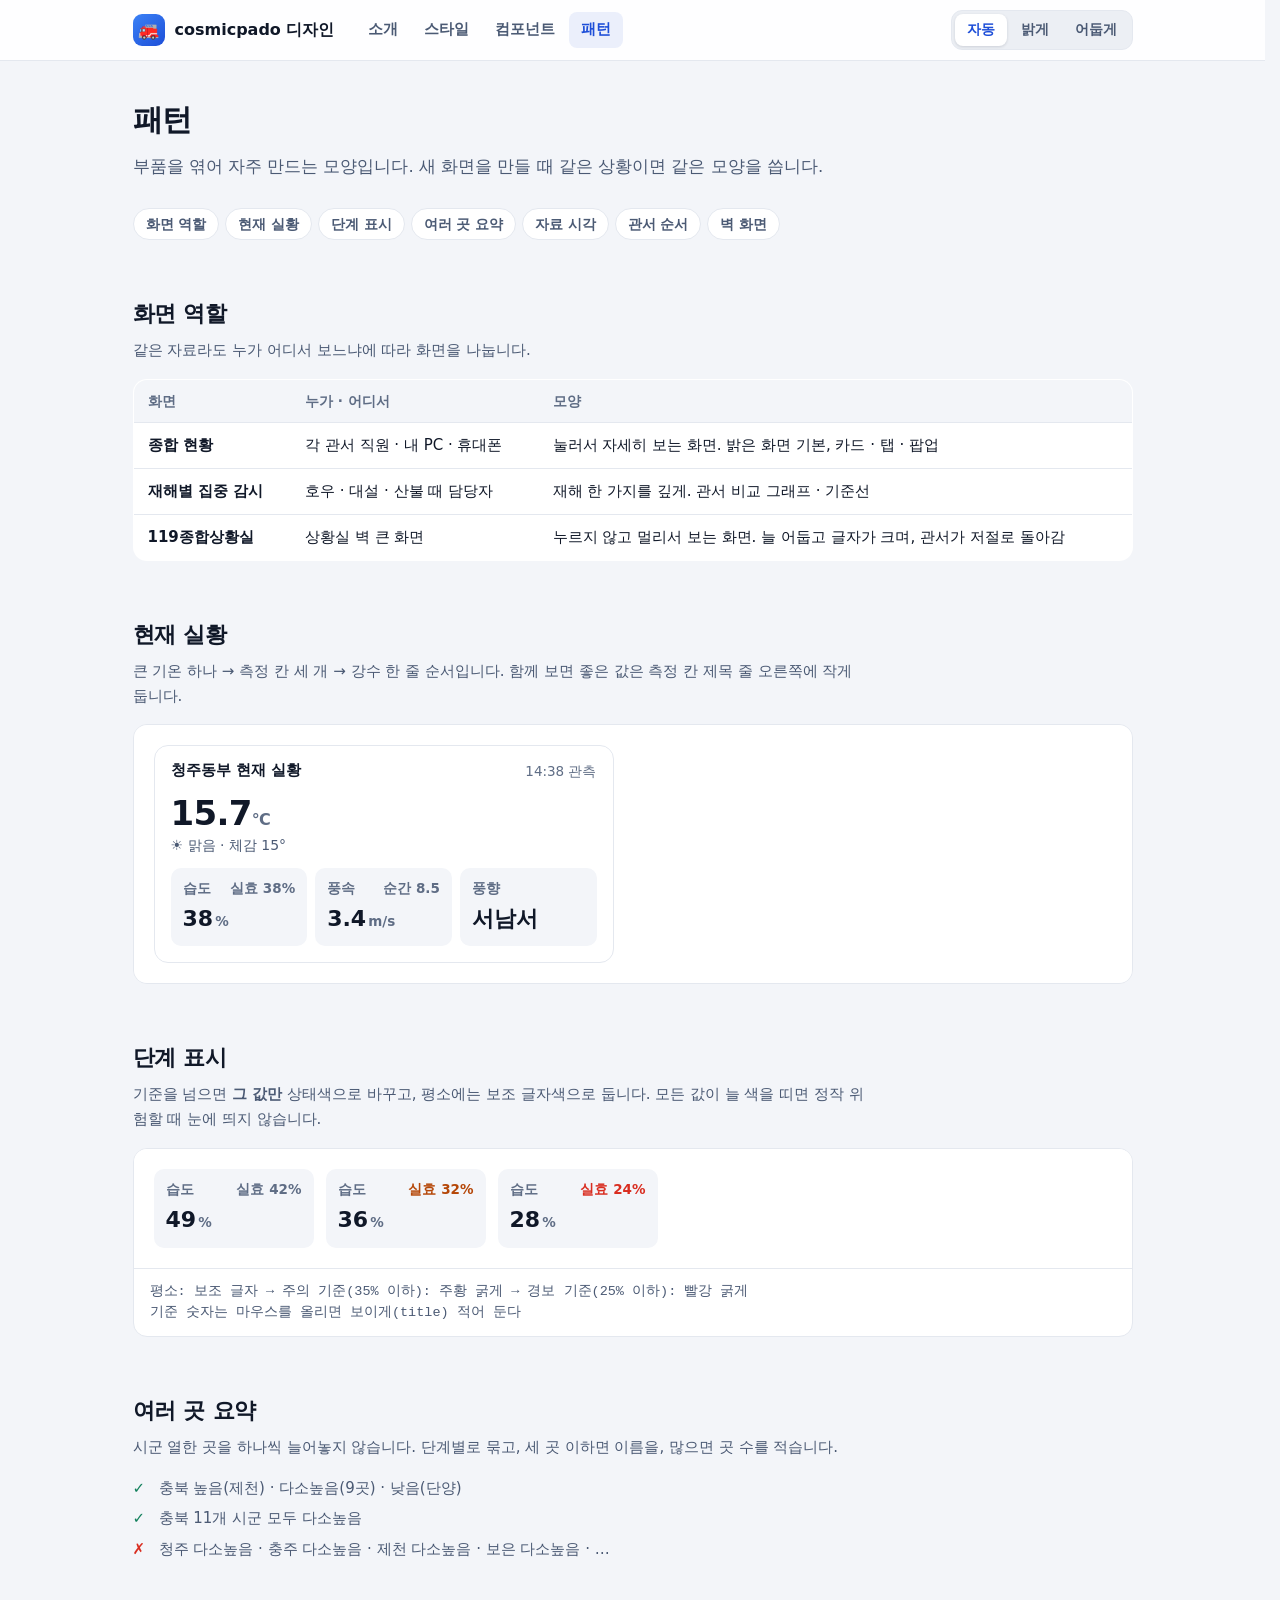
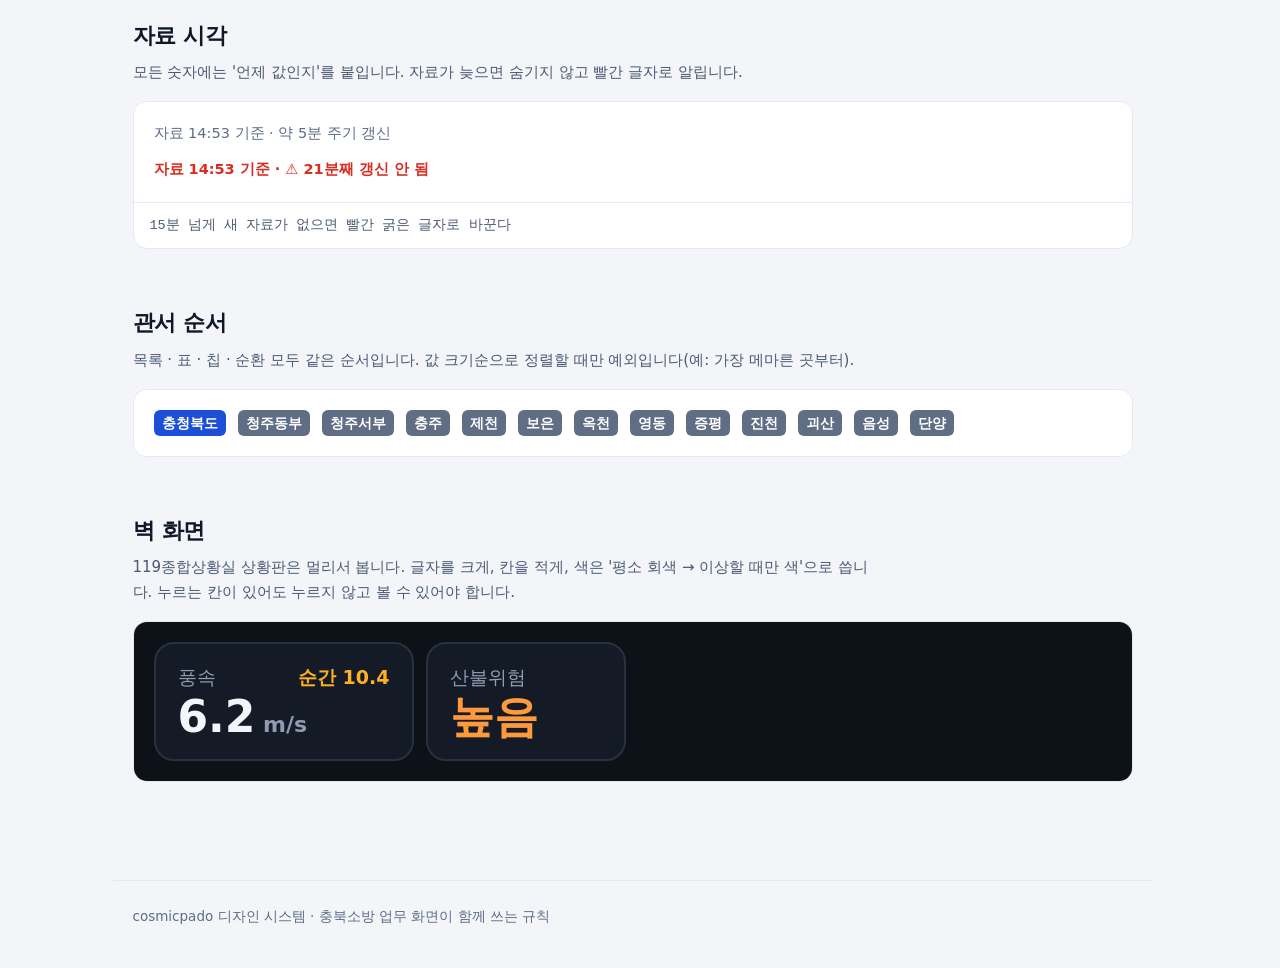
==== patterns.html @ 37a260e3 "cosmicpado 디자인 시스템 첫 판 충북소방 기상정보통합플랫폼에서 쓰는 색·글자·부품을 정리한 문서 사이트. - tokens.css(색 이름표: 밝은·어두운·벽 화면), co" ====
<!doctype html>
<html lang="ko">
<head>
<meta charset="utf-8">
<meta name="viewport" content="width=device-width, initial-scale=1">
<title>패턴 · cosmicpado 디자인 시스템</title>
<link rel="icon" href="data:image/svg+xml,%3Csvg xmlns=%22http://www.w3.org/2000/svg%22 viewBox=%220 0 100 100%22%3E%3Ctext y=%22.9em%22 font-size=%2290%22%3E🚒%3C/text%3E%3C/svg%3E">
<link rel="stylesheet" href="fonts/pretendard.css">
<link rel="stylesheet" href="tokens.css">
<link rel="stylesheet" href="components.css">
<link rel="stylesheet" href="site.css">
<script src="site.js"></script>
</head>
<body>
<main>
  <h1>패턴</h1>
  <p class="lead">부품을 엮어 자주 만드는 모양입니다. 새 화면을 만들 때 같은 상황이면 같은 모양을 씁니다.</p>
  <nav class="toc" aria-label="이 쪽 차례">
    <a href="#roles">화면 역할</a><a href="#now">현재 실황</a><a href="#level">단계 표시</a><a href="#group">여러 곳 요약</a>
    <a href="#time">자료 시각</a><a href="#order">관서 순서</a><a href="#wall">벽 화면</a>
  </nav>

  <h2 id="roles">화면 역할</h2>
  <p>같은 자료라도 누가 어디서 보느냐에 따라 화면을 나눕니다.</p>
  <table class="scale">
    <tr><th>화면</th><th>누가 · 어디서</th><th>모양</th></tr>
    <tr><td><b>종합 현황</b></td><td>각 관서 직원 · 내 PC · 휴대폰</td><td>눌러서 자세히 보는 화면. 밝은 화면 기본, 카드 · 탭 · 팝업</td></tr>
    <tr><td><b>재해별 집중 감시</b></td><td>호우 · 대설 · 산불 때 담당자</td><td>재해 한 가지를 깊게. 관서 비교 그래프 · 기준선</td></tr>
    <tr><td><b>119종합상황실</b></td><td>상황실 벽 큰 화면</td><td>누르지 않고 멀리서 보는 화면. 늘 어둡고 글자가 크며, 관서가 저절로 돌아감</td></tr>
  </table>

  <h2 id="now">현재 실황</h2>
  <p>큰 기온 하나 → 측정 칸 세 개 → 강수 한 줄 순서입니다. 함께 보면 좋은 값은 측정 칸 제목 줄 오른쪽에 작게 둡니다.</p>
  <div class="demo"><div class="show">
    <div class="card" style="width:min(460px,100%)"><div class="ch"><h3>청주동부 현재 실황</h3><span>14:38 관측</span></div>
      <div class="body">
        <div style="font-size:34px;font-weight:800;letter-spacing:-.02em;line-height:1.1">15.7<small style="font-size:16px;color:var(--ink3);font-weight:700">°C</small></div>
        <div style="font-size:14px;color:var(--ink2);margin:2px 0 10px">☀ 맑음 · 체감 15°</div>
        <div style="display:grid;grid-template-columns:repeat(3,1fr);gap:8px">
          <div class="mc"><span>습도<i>실효 38%</i></span><b>38<small>%</small></b></div>
          <div class="mc"><span>풍속<i>순간 8.5</i></span><b>3.4<small>m/s</small></b></div>
          <div class="mc"><span>풍향</span><b>서남서</b></div>
        </div>
      </div></div>
  </div></div>

  <h2 id="level">단계 표시</h2>
  <p>기준을 넘으면 <b>그 값만</b> 상태색으로 바꾸고, 평소에는 보조 글자색으로 둡니다. 모든 값이 늘 색을 띠면 정작 위험할 때 눈에 띄지 않습니다.</p>
  <div class="demo"><div class="show">
    <div class="mc" style="width:160px"><span>습도<i>실효 42%</i></span><b>49<small>%</small></b></div>
    <div class="mc" style="width:160px"><span>습도<i style="color:var(--warn);font-weight:800">실효 32%</i></span><b>36<small>%</small></b></div>
    <div class="mc" style="width:160px"><span>습도<i style="color:var(--sev);font-weight:800">실효 24%</i></span><b>28<small>%</small></b></div>
  </div><pre>평소: 보조 글자 → 주의 기준(35% 이하): 주황 굵게 → 경보 기준(25% 이하): 빨강 굵게
기준 숫자는 마우스를 올리면 보이게(title) 적어 둔다</pre></div>

  <h2 id="group">여러 곳 요약</h2>
  <p>시군 열한 곳을 하나씩 늘어놓지 않습니다. 단계별로 묶고, 세 곳 이하면 이름을, 많으면 곳 수를 적습니다.</p>
  <ul class="rules">
    <li class="do">충북 높음(제천) · 다소높음(9곳) · 낮음(단양)</li>
    <li class="do">충북 11개 시군 모두 다소높음</li>
    <li class="dont">청주 다소높음 · 충주 다소높음 · 제천 다소높음 · 보은 다소높음 · …</li>
  </ul>

  <h2 id="time">자료 시각</h2>
  <p>모든 숫자에는 '언제 값인지'를 붙입니다. 자료가 늦으면 숨기지 않고 빨간 글자로 알립니다.</p>
  <div class="demo"><div class="show col">
    <div style="font-size:14.5px;color:var(--ink3)">자료 14:53 기준 · 약 5분 주기 갱신</div>
    <div style="font-size:14.5px;color:var(--sev);font-weight:800">자료 14:53 기준 · ⚠ 21분째 갱신 안 됨</div>
  </div><pre>15분 넘게 새 자료가 없으면 빨간 굵은 글자로 바꾼다</pre></div>

  <h2 id="order">관서 순서</h2>
  <p>목록 · 표 · 칩 · 순환 모두 같은 순서입니다. 값 크기순으로 정렬할 때만 예외입니다(예: 가장 메마른 곳부터).</p>
  <div class="demo"><div class="show">
    <span class="tag" style="background:var(--brand)">충청북도</span>
    <span class="tag">청주동부</span><span class="tag">청주서부</span><span class="tag">충주</span><span class="tag">제천</span><span class="tag">보은</span><span class="tag">옥천</span>
    <span class="tag">영동</span><span class="tag">증평</span><span class="tag">진천</span><span class="tag">괴산</span><span class="tag">음성</span><span class="tag">단양</span>
  </div></div>

  <h2 id="wall">벽 화면</h2>
  <p>119종합상황실 상황판은 멀리서 봅니다. 글자를 크게, 칸을 적게, 색은 '평소 회색 → 이상할 때만 색'으로 씁니다. 누르는 칸이 있어도 누르지 않고 볼 수 있어야 합니다.</p>
  <div class="demo"><div class="show wall" style="background:var(--bg)">
    <div style="background:var(--card);border:2px solid var(--line);border-radius:20px;padding:18px 22px;min-width:260px;color:var(--ink)">
      <div style="font-size:19px;color:var(--ink3)">풍속 <span style="float:right;color:var(--c-amber);font-weight:700">순간 10.4</span></div>
      <div style="font-size:44px;font-weight:700;line-height:1.1">6.2<span style="font-size:22px;color:var(--ink3)"> m/s</span></div>
    </div>
    <div style="background:var(--card);border:2px solid var(--line);border-radius:20px;padding:18px 22px;min-width:200px;color:var(--ink)">
      <div style="font-size:19px;color:var(--ink3)">산불위험</div>
      <div style="font-size:44px;font-weight:700;line-height:1.1;color:var(--c-orange)">높음</div>
    </div>
  </div></div>
</main>
<footer>cosmicpado 디자인 시스템 · 충북소방 업무 화면이 함께 쓰는 규칙</footer>
</body>
</html>
---- fonts/pretendard.css ----
/* Pretendard Variable — 실시간 상황판 글꼴(2026-11-23 상황실.html 안에서 꺼냄).
   글자 묶음(unicode-range)마다 파일이 나뉘어, 브라우저는 화면에 실제로 나오는 글자의 파일만 받는다.
   인터넷(CDN)이 막힌 PC 에서도 우리 서버에서 받으므로 모양이 같다. */
/*
Copyright (c) 2021 Kil Hyung-jin, with Reserved Font Name Pretendard.
https://github.com/orioncactus/pretendard

This Font Software is licensed under the SIL Open Font License, Version 1.1.
This license is copied below, and is also available with a FAQ at:
https://scripts.sil.org/OFL
*/
/* [0] */
@font-face {
	font-family: 'Pretendard Variable';
	font-style: normal;
	font-display: swap;
	font-weight: 45 920;
	src: url(pretendard/00.woff2) format('woff2') format('woff2-variations');
	unicode-range: U+f9ca-fa0b, U+ff03-ff05, U+ff07, U+ff0a-ff0b, U+ff0d-ff19, U+ff1b, U+ff1d, U+ff20-ff5b, U+ff5d, U+ffe0-ffe3, U+ffe5-ffe6;
}

/* [1] */
@font-face {
	font-family: 'Pretendard Variable';
	font-style: normal;
	font-display: swap;
	font-weight: 45 920;
	src: url(pretendard/01.woff2) format('woff2') format('woff2-variations');
	unicode-range: U+d723-d728, U+d72a-d733, U+d735-d748, U+d74a-d74f, U+d752-d753, U+d755-d757, U+d75a-d75f, U+d762-d764, U+d766-d768, U+d76a-d76b, U+d76d-d76f, U+d771-d787, U+d789-d78b, U+d78d-d78f, U+d791-d797, U+d79a, U+d79c, U+d79e-d7a3, U+f900-f909, U+f90b-f92e;
}

/* [2] */
@font-face {
	font-family: 'Pretendard Variable';
	font-style: normal;
	font-display: swap;
	font-weight: 45 920;
	src: url(pretendard/02.woff2) format('woff2') format('woff2-variations');
	unicode-range: U+d679-d68b, U+d68e-d69e, U+d6a0, U+d6a2-d6a7, U+d6a9-d6c3, U+d6c6-d6c7, U+d6c9-d6cb, U+d6cd-d6d3, U+d6d5-d6d6, U+d6d8-d6e3, U+d6e5-d6e7, U+d6e9-d6fb, U+d6fd-d717, U+d719-d71f, U+d721-d722;
}

/* [3] */
@font-face {
	font-family: 'Pretendard Variable';
	font-style: normal;
	font-display: swap;
	font-weight: 45 920;
	src: url(pretendard/03.woff2) format('woff2') format('woff2-variations');
	unicode-range: U+d5bc-d5c7, U+d5ca-d5cb, U+d5cd-d5cf, U+d5d1-d5d7, U+d5d9-d5da, U+d5dc, U+d5de-d5e3, U+d5e6-d5e7, U+d5e9-d5eb, U+d5ed-d5f6, U+d5f8, U+d5fa-d5ff, U+d602-d603, U+d605-d607, U+d609-d60f, U+d612-d613, U+d616-d61b, U+d61d-d637, U+d63a-d63b, U+d63d-d63f, U+d641-d647, U+d64a-d64c, U+d64e-d653, U+d656-d657, U+d659-d65b, U+d65d-d666, U+d668, U+d66a-d678;
}

/* [4] */
@font-face {
	font-family: 'Pretendard Variable';
	font-style: normal;
	font-display: swap;
	font-weight: 45 920;
	src: url(pretendard/04.woff2) format('woff2') format('woff2-variations');
	unicode-range: U+d507, U+d509-d50b, U+d50d-d513, U+d515-d53b, U+d53e-d53f, U+d541-d543, U+d545-d54c, U+d54e, U+d550, U+d552-d557, U+d55a-d55b, U+d55d-d55f, U+d561-d564, U+d566-d567, U+d56a, U+d56c, U+d56e-d573, U+d576-d577, U+d579-d583, U+d585-d586, U+d58a-d5a4, U+d5a6-d5bb;
}

/* [5] */
@font-face {
	font-family: 'Pretendard Variable';
	font-style: normal;
	font-display: swap;
	font-weight: 45 920;
	src: url(pretendard/05.woff2) format('woff2') format('woff2-variations');
	unicode-range: U+d464-d477, U+d47a-d47b, U+d47d-d47f, U+d481-d487, U+d489-d48a, U+d48c, U+d48e-d4e7, U+d4e9-d503, U+d505-d506;
}

/* [6] */
@font-face {
	font-family: 'Pretendard Variable';
	font-style: normal;
	font-display: swap;
	font-weight: 45 920;
	src: url(pretendard/06.woff2) format('woff2') format('woff2-variations');
	unicode-range: U+d3bf-d3c7, U+d3ca-d3cf, U+d3d1-d3eb, U+d3ee-d3ef, U+d3f1-d3f3, U+d3f5-d3fb, U+d3fd-d400, U+d402-d45b, U+d45d-d463;
}

/* [7] */
@font-face {
	font-family: 'Pretendard Variable';
	font-style: normal;
	font-display: swap;
	font-weight: 45 920;
	src: url(pretendard/07.woff2) format('woff2') format('woff2-variations');
	unicode-range: U+d2ff, U+d302-d304, U+d306-d30b, U+d30f, U+d311-d313, U+d315-d31b, U+d31e, U+d322-d324, U+d326-d327, U+d32a-d32b, U+d32d-d32f, U+d331-d337, U+d339-d33c, U+d33e-d37b, U+d37e-d37f, U+d381-d383, U+d385-d38b, U+d38e-d390, U+d392-d397, U+d39a-d39b, U+d39d-d39f, U+d3a1-d3a7, U+d3a9-d3aa, U+d3ac, U+d3ae-d3b3, U+d3b5-d3b7, U+d3b9-d3bb, U+d3bd-d3be;
}

/* [8] */
@font-face {
	font-family: 'Pretendard Variable';
	font-style: normal;
	font-display: swap;
	font-weight: 45 920;
	src: url(pretendard/08.woff2) format('woff2') format('woff2-variations');
	unicode-range: U+d257-d27f, U+d281-d29b, U+d29d-d29f, U+d2a1-d2ab, U+d2ad-d2b7, U+d2ba-d2bb, U+d2bd-d2bf, U+d2c1-d2c7, U+d2c9-d2ef, U+d2f2-d2f3, U+d2f5-d2f7, U+d2f9-d2fe;
}

/* [9] */
@font-face {
	font-family: 'Pretendard Variable';
	font-style: normal;
	font-display: swap;
	font-weight: 45 920;
	src: url(pretendard/09.woff2) format('woff2') format('woff2-variations');
	unicode-range: U+d1b4, U+d1b6-d1f3, U+d1f5-d22b, U+d22e-d22f, U+d231-d233, U+d235-d23b, U+d23d-d240, U+d242-d256;
}

/* [10] */
@font-face {
	font-family: 'Pretendard Variable';
	font-style: normal;
	font-display: swap;
	font-weight: 45 920;
	src: url(pretendard/10.woff2) format('woff2') format('woff2-variations');
	unicode-range: U+d105-d12f, U+d132-d133, U+d135-d137, U+d139-d13f, U+d141-d142, U+d144, U+d146-d14b, U+d14e-d14f, U+d151-d153, U+d155-d15b, U+d15e-d187, U+d189-d19f, U+d1a2-d1a3, U+d1a5-d1a7, U+d1a9-d1af, U+d1b2-d1b3;
}

/* [11] */
@font-face {
	font-family: 'Pretendard Variable';
	font-style: normal;
	font-display: swap;
	font-weight: 45 920;
	src: url(pretendard/11.woff2) format('woff2') format('woff2-variations');
	unicode-range: U+d04b-d04f, U+d051-d057, U+d059-d06b, U+d06d-d06f, U+d071-d073, U+d075-d07b, U+d07e-d0a3, U+d0a6-d0a7, U+d0a9-d0ab, U+d0ad-d0b3, U+d0b6, U+d0b8, U+d0ba-d0bf, U+d0c2-d0c3, U+d0c5-d0c7, U+d0c9-d0cf, U+d0d2, U+d0d6-d0db, U+d0de-d0df, U+d0e1-d0e3, U+d0e5-d0eb, U+d0ee-d0f0, U+d0f2-d104;
}

/* [12] */
@font-face {
	font-family: 'Pretendard Variable';
	font-style: normal;
	font-display: swap;
	font-weight: 45 920;
	src: url(pretendard/12.woff2) format('woff2') format('woff2-variations');
	unicode-range: U+cfa2-cfc3, U+cfc5-cfdf, U+cfe2-cfe3, U+cfe5-cfe7, U+cfe9-cff4, U+cff6-cffb, U+cffd-cfff, U+d001-d003, U+d005-d017, U+d019-d033, U+d036-d037, U+d039-d03b, U+d03d-d04a;
}

/* [13] */
@font-face {
	font-family: 'Pretendard Variable';
	font-style: normal;
	font-display: swap;
	font-weight: 45 920;
	src: url(pretendard/13.woff2) format('woff2') format('woff2-variations');
	unicode-range: U+cef0-cef3, U+cef6, U+cef9-ceff, U+cf01-cf03, U+cf05-cf07, U+cf09-cf0f, U+cf11-cf12, U+cf14-cf1b, U+cf1d-cf1f, U+cf21-cf2f, U+cf31-cf53, U+cf56-cf57, U+cf59-cf5b, U+cf5d-cf63, U+cf66, U+cf68, U+cf6a-cf6f, U+cf71-cf84, U+cf86-cf8b, U+cf8d-cfa1;
}

/* [14] */
@font-face {
	font-family: 'Pretendard Variable';
	font-style: normal;
	font-display: swap;
	font-weight: 45 920;
	src: url(pretendard/14.woff2) format('woff2') format('woff2-variations');
	unicode-range: U+ce3c-ce57, U+ce5a-ce5b, U+ce5d-ce5f, U+ce61-ce67, U+ce6a, U+ce6c, U+ce6e-ce73, U+ce76-ce77, U+ce79-ce7b, U+ce7d-ce83, U+ce85-ce88, U+ce8a-ce8f, U+ce91-ce93, U+ce95-ce97, U+ce99-ce9f, U+cea2, U+cea4-ceab, U+cead-cee3, U+cee6-cee7, U+cee9-ceeb, U+ceed-ceef;
}

/* [15] */
@font-face {
	font-family: 'Pretendard Variable';
	font-style: normal;
	font-display: swap;
	font-weight: 45 920;
	src: url(pretendard/15.woff2) format('woff2') format('woff2-variations');
	unicode-range: U+cd92-cd93, U+cd96-cd97, U+cd99-cd9b, U+cd9d-cda3, U+cda6-cda8, U+cdaa-cdaf, U+cdb1-cdc3, U+cdc5-cdcb, U+cdcd-cde7, U+cde9-ce03, U+ce05-ce1f, U+ce22-ce34, U+ce36-ce3b;
}

/* [16] */
@font-face {
	font-family: 'Pretendard Variable';
	font-style: normal;
	font-display: swap;
	font-weight: 45 920;
	src: url(pretendard/16.woff2) format('woff2') format('woff2-variations');
	unicode-range: U+ccef-cd07, U+cd0a-cd0b, U+cd0d-cd1a, U+cd1c, U+cd1e-cd2b, U+cd2d-cd5b, U+cd5d-cd77, U+cd79-cd91;
}

/* [17] */
@font-face {
	font-family: 'Pretendard Variable';
	font-style: normal;
	font-display: swap;
	font-weight: 45 920;
	src: url(pretendard/17.woff2) format('woff2') format('woff2-variations');
	unicode-range: U+cc3f-cc43, U+cc46-cc47, U+cc49-cc4b, U+cc4d-cc53, U+cc55-cc58, U+cc5a-cc5f, U+cc61-cc97, U+cc9a-cc9b, U+cc9d-cc9f, U+cca1-cca7, U+ccaa, U+ccac, U+ccae-ccb3, U+ccb6-ccb7, U+ccb9-ccbb, U+ccbd-cccf, U+ccd1-cce3, U+cce5-ccee;
}

/* [18] */
@font-face {
	font-family: 'Pretendard Variable';
	font-style: normal;
	font-display: swap;
	font-weight: 45 920;
	src: url(pretendard/18.woff2) format('woff2') format('woff2-variations');
	unicode-range: U+cb91-cbd3, U+cbd5-cbe3, U+cbe5-cc0b, U+cc0e-cc0f, U+cc11-cc13, U+cc15-cc1b, U+cc1d-cc20, U+cc23-cc27, U+cc2a-cc2b, U+cc2d, U+cc2f, U+cc31-cc37, U+cc3a, U+cc3c;
}

/* [19] */
@font-face {
	font-family: 'Pretendard Variable';
	font-style: normal;
	font-display: swap;
	font-weight: 45 920;
	src: url(pretendard/19.woff2) format('woff2') format('woff2-variations');
	unicode-range: U+caf4-cb47, U+cb4a-cb90;
}

/* [20] */
@font-face {
	font-family: 'Pretendard Variable';
	font-style: normal;
	font-display: swap;
	font-weight: 45 920;
	src: url(pretendard/20.woff2) format('woff2') format('woff2-variations');
	unicode-range: U+ca4a-ca4b, U+ca4e-ca4f, U+ca51-ca53, U+ca55-ca5b, U+ca5d-ca60, U+ca62-ca83, U+ca85-cabb, U+cabe-cabf, U+cac1-cac3, U+cac5-cacb, U+cacd-cad0, U+cad2, U+cad4-cad8, U+cada-caf3;
}

/* [21] */
@font-face {
	font-family: 'Pretendard Variable';
	font-style: normal;
	font-display: swap;
	font-weight: 45 920;
	src: url(pretendard/21.woff2) format('woff2') format('woff2-variations');
	unicode-range: U+c996-c997, U+c99a-c99c, U+c99e-c9bf, U+c9c2-c9c3, U+c9c5-c9c7, U+c9c9-c9cf, U+c9d2, U+c9d4, U+c9d7-c9d8, U+c9db, U+c9de-c9df, U+c9e1-c9e3, U+c9e5-c9e6, U+c9e8-c9eb, U+c9ee-c9f0, U+c9f2-c9f7, U+c9f9-ca0b, U+ca0d-ca28, U+ca2a-ca49;
}

/* [22] */
@font-face {
	font-family: 'Pretendard Variable';
	font-style: normal;
	font-display: swap;
	font-weight: 45 920;
	src: url(pretendard/22.woff2) format('woff2') format('woff2-variations');
	unicode-range: U+c8e9-c8f4, U+c8f6-c8fb, U+c8fe-c8ff, U+c901-c903, U+c905-c90b, U+c90e-c910, U+c912-c917, U+c919-c92b, U+c92d-c94f, U+c951-c953, U+c955-c96b, U+c96d-c973, U+c975-c987, U+c98a-c98b, U+c98d-c98f, U+c991-c995;
}

/* [23] */
@font-face {
	font-family: 'Pretendard Variable';
	font-style: normal;
	font-display: swap;
	font-weight: 45 920;
	src: url(pretendard/23.woff2) format('woff2') format('woff2-variations');
	unicode-range: U+c841-c84b, U+c84d-c86f, U+c872-c873, U+c875-c877, U+c879-c87f, U+c882-c884, U+c887-c88a, U+c88d-c8c3, U+c8c5-c8df, U+c8e1-c8e8;
}

/* [24] */
@font-face {
	font-family: 'Pretendard Variable';
	font-style: normal;
	font-display: swap;
	font-weight: 45 920;
	src: url(pretendard/24.woff2) format('woff2') format('woff2-variations');
	unicode-range: U+c779-c77b, U+c77e-c782, U+c786, U+c78b, U+c78d, U+c78f, U+c792-c793, U+c795, U+c797, U+c799-c79f, U+c7a2, U+c7a7-c7ab, U+c7ae-c7bb, U+c7bd-c7c0, U+c7c2-c7c7, U+c7c9-c7dc, U+c7de-c7ff, U+c802-c803, U+c805-c807, U+c809, U+c80b-c80f, U+c812, U+c814, U+c817-c81b, U+c81e-c81f, U+c821-c823, U+c825-c82e, U+c830-c837, U+c839-c83b, U+c83d-c840;
}

/* [25] */
@font-face {
	font-family: 'Pretendard Variable';
	font-style: normal;
	font-display: swap;
	font-weight: 45 920;
	src: url(pretendard/25.woff2) format('woff2') format('woff2-variations');
	unicode-range: U+c6bb-c6bf, U+c6c2, U+c6c4, U+c6c6-c6cb, U+c6ce-c6cf, U+c6d1-c6d3, U+c6d5-c6db, U+c6dd-c6df, U+c6e1-c6e7, U+c6e9-c6eb, U+c6ed-c6ef, U+c6f1-c6f8, U+c6fa-c703, U+c705-c707, U+c709-c70b, U+c70d-c716, U+c718, U+c71a-c71f, U+c722-c723, U+c725-c727, U+c729-c734, U+c736-c73b, U+c73e-c73f, U+c741-c743, U+c745-c74b, U+c74e-c750, U+c752-c757, U+c759-c773, U+c776-c777;
}

/* [26] */
@font-face {
	font-family: 'Pretendard Variable';
	font-style: normal;
	font-display: swap;
	font-weight: 45 920;
	src: url(pretendard/26.woff2) format('woff2') format('woff2-variations');
	unicode-range: U+c5f5-c5fb, U+c5fe, U+c602-c605, U+c607, U+c609-c60f, U+c611-c61a, U+c61c-c623, U+c626-c627, U+c629-c62b, U+c62d, U+c62f-c632, U+c636, U+c638, U+c63a-c63f, U+c642-c643, U+c645-c647, U+c649-c652, U+c656-c65b, U+c65d-c65f, U+c661-c663, U+c665-c677, U+c679-c67b, U+c67d-c693, U+c696-c697, U+c699-c69b, U+c69d-c6a3, U+c6a6, U+c6a8, U+c6aa-c6af, U+c6b2-c6b3, U+c6b5-c6b7, U+c6b9-c6ba;
}

/* [27] */
@font-face {
	font-family: 'Pretendard Variable';
	font-style: normal;
	font-display: swap;
	font-weight: 45 920;
	src: url(pretendard/27.woff2) format('woff2') format('woff2-variations');
	unicode-range: U+c517-c527, U+c52a-c52b, U+c52d-c52f, U+c531-c538, U+c53a, U+c53c, U+c53e-c543, U+c546-c547, U+c54b, U+c54d-c552, U+c556, U+c55a-c55b, U+c55d, U+c55f, U+c562-c563, U+c565-c567, U+c569-c56f, U+c572, U+c574, U+c576-c57b, U+c57e-c57f, U+c581-c583, U+c585-c586, U+c588-c58b, U+c58e, U+c590, U+c592-c596, U+c599-c5b3, U+c5b6-c5b7, U+c5ba, U+c5be-c5c3, U+c5ca-c5cb, U+c5cd, U+c5cf, U+c5d2-c5d3, U+c5d5-c5d7, U+c5d9-c5df, U+c5e1-c5e2, U+c5e4, U+c5e6-c5eb, U+c5ef, U+c5f1-c5f3;
}

/* [28] */
@font-face {
	font-family: 'Pretendard Variable';
	font-style: normal;
	font-display: swap;
	font-weight: 45 920;
	src: url(pretendard/28.woff2) format('woff2') format('woff2-variations');
	unicode-range: U+c475-c4ef, U+c4f2-c4f3, U+c4f5-c4f7, U+c4f9-c4ff, U+c502-c50b, U+c50d-c516;
}

/* [29] */
@font-face {
	font-family: 'Pretendard Variable';
	font-style: normal;
	font-display: swap;
	font-weight: 45 920;
	src: url(pretendard/29.woff2) format('woff2') format('woff2-variations');
	unicode-range: U+c3d0-c3d7, U+c3da-c3db, U+c3dd-c3de, U+c3e1-c3ec, U+c3ee-c3f3, U+c3f5-c42b, U+c42d-c463, U+c466-c474;
}

/* [30] */
@font-face {
	font-family: 'Pretendard Variable';
	font-style: normal;
	font-display: swap;
	font-weight: 45 920;
	src: url(pretendard/30.woff2) format('woff2') format('woff2-variations');
	unicode-range: U+c32b-c367, U+c36a-c36b, U+c36d-c36f, U+c371-c377, U+c37a-c37b, U+c37e-c383, U+c385-c387, U+c389-c3cf;
}

/* [31] */
@font-face {
	font-family: 'Pretendard Variable';
	font-style: normal;
	font-display: swap;
	font-weight: 45 920;
	src: url(pretendard/31.woff2) format('woff2') format('woff2-variations');
	unicode-range: U+c26a-c26b, U+c26d-c26f, U+c271-c273, U+c275-c27b, U+c27e-c287, U+c289-c28f, U+c291-c297, U+c299-c29a, U+c29c-c2a3, U+c2a5-c2a7, U+c2a9-c2ab, U+c2ad-c2b3, U+c2b6, U+c2b8, U+c2ba-c2bb, U+c2bd-c2db, U+c2de-c2df, U+c2e1-c2e2, U+c2e5-c2ea, U+c2ee, U+c2f0, U+c2f2-c2f5, U+c2f7, U+c2fa-c2fb, U+c2fd-c2ff, U+c301-c307, U+c309-c30c, U+c30e-c312, U+c315-c323, U+c325-c328, U+c32a;
}

/* [32] */
@font-face {
	font-family: 'Pretendard Variable';
	font-style: normal;
	font-display: swap;
	font-weight: 45 920;
	src: url(pretendard/32.woff2) format('woff2') format('woff2-variations');
	unicode-range: U+c1bc-c1c3, U+c1c5-c1df, U+c1e1-c1fb, U+c1fd-c203, U+c205-c20c, U+c20e, U+c210-c217, U+c21a-c21b, U+c21d-c21e, U+c221-c227, U+c229-c22a, U+c22c, U+c22e, U+c230, U+c233-c24f, U+c251-c257, U+c259-c269;
}

/* [33] */
@font-face {
	font-family: 'Pretendard Variable';
	font-style: normal;
	font-display: swap;
	font-weight: 45 920;
	src: url(pretendard/33.woff2) format('woff2') format('woff2-variations');
	unicode-range: U+c101-c11b, U+c11f, U+c121-c123, U+c125-c12b, U+c12e, U+c132-c137, U+c13a-c13b, U+c13d-c13f, U+c141-c147, U+c14a, U+c14c-c153, U+c155-c157, U+c159-c15b, U+c15d-c166, U+c169-c16f, U+c171-c177, U+c179-c18b, U+c18e-c18f, U+c191-c193, U+c195-c19b, U+c19d-c19e, U+c1a0, U+c1a2-c1a4, U+c1a6-c1bb;
}

/* [34] */
@font-face {
	font-family: 'Pretendard Variable';
	font-style: normal;
	font-display: swap;
	font-weight: 45 920;
	src: url(pretendard/34.woff2) format('woff2') format('woff2-variations');
	unicode-range: U+c049-c057, U+c059-c05b, U+c05d-c05f, U+c061-c067, U+c069-c08f, U+c091-c0ab, U+c0ae-c0af, U+c0b1-c0b3, U+c0b5, U+c0b7-c0bb, U+c0be, U+c0c2-c0c7, U+c0ca-c0cb, U+c0cd-c0cf, U+c0d1-c0d7, U+c0d9-c0da, U+c0dc, U+c0de-c0e3, U+c0e5-c0eb, U+c0ed-c0f3, U+c0f6, U+c0f8, U+c0fa-c0ff;
}

/* [35] */
@font-face {
	font-family: 'Pretendard Variable';
	font-style: normal;
	font-display: swap;
	font-weight: 45 920;
	src: url(pretendard/35.woff2) format('woff2') format('woff2-variations');
	unicode-range: U+bfa7-bfaf, U+bfb1-bfc4, U+bfc6-bfcb, U+bfce-bfcf, U+bfd1-bfd3, U+bfd5-bfdb, U+bfdd-c048;
}

/* [36] */
@font-face {
	font-family: 'Pretendard Variable';
	font-style: normal;
	font-display: swap;
	font-weight: 45 920;
	src: url(pretendard/36.woff2) format('woff2') format('woff2-variations');
	unicode-range: U+bf07, U+bf09-bf3f, U+bf41-bf4f, U+bf52-bf54, U+bf56-bfa6;
}

/* [37] */
@font-face {
	font-family: 'Pretendard Variable';
	font-style: normal;
	font-display: swap;
	font-weight: 45 920;
	src: url(pretendard/37.woff2) format('woff2') format('woff2-variations');
	unicode-range: U+be56, U+be58, U+be5c-be5f, U+be62-be63, U+be65-be67, U+be69-be74, U+be76-be7b, U+be7e-be7f, U+be81-be8e, U+be90, U+be92-bea7, U+bea9-becf, U+bed2-bed3, U+bed5-bed6, U+bed9-bee3, U+bee6-bf06;
}

/* [38] */
@font-face {
	font-family: 'Pretendard Variable';
	font-style: normal;
	font-display: swap;
	font-weight: 45 920;
	src: url(pretendard/38.woff2) format('woff2') format('woff2-variations');
	unicode-range: U+bdb0-bdd3, U+bdd5-bdef, U+bdf1-be0b, U+be0d-be0f, U+be11-be13, U+be15-be43, U+be46-be47, U+be49-be4b, U+be4d-be53;
}

/* [39] */
@font-face {
	font-family: 'Pretendard Variable';
	font-style: normal;
	font-display: swap;
	font-weight: 45 920;
	src: url(pretendard/39.woff2) format('woff2') format('woff2-variations');
	unicode-range: U+bd03, U+bd06, U+bd08, U+bd0a-bd0f, U+bd11-bd22, U+bd25-bd47, U+bd49-bd58, U+bd5a-bd7f, U+bd82-bd83, U+bd85-bd87, U+bd8a-bd8f, U+bd91-bd92, U+bd94, U+bd96-bd98, U+bd9a-bdaf;
}

/* [40] */
@font-face {
	font-family: 'Pretendard Variable';
	font-style: normal;
	font-display: swap;
	font-weight: 45 920;
	src: url(pretendard/40.woff2) format('woff2') format('woff2-variations');
	unicode-range: U+bc4e-bc83, U+bc86-bc87, U+bc89-bc8b, U+bc8d-bc93, U+bc96, U+bc98, U+bc9b-bc9f, U+bca2-bca3, U+bca5-bca7, U+bca9-bcb2, U+bcb4-bcbb, U+bcbe-bcbf, U+bcc1-bcc3, U+bcc5-bccc, U+bcce-bcd0, U+bcd2-bcd4, U+bcd6-bcf3, U+bcf7, U+bcf9-bcfb, U+bcfd-bd02;
}

/* [41] */
@font-face {
	font-family: 'Pretendard Variable';
	font-style: normal;
	font-display: swap;
	font-weight: 45 920;
	src: url(pretendard/41.woff2) format('woff2') format('woff2-variations');
	unicode-range: U+bb90-bba3, U+bba5-bbab, U+bbad-bbbf, U+bbc1-bbf7, U+bbfa-bbfb, U+bbfd-bbfe, U+bc01-bc07, U+bc09-bc0a, U+bc0e, U+bc10, U+bc12-bc13, U+bc17, U+bc19-bc1a, U+bc1e, U+bc20-bc23, U+bc26, U+bc28, U+bc2a-bc2c, U+bc2e-bc2f, U+bc32-bc33, U+bc35-bc37, U+bc39-bc3f, U+bc41-bc42, U+bc44, U+bc46-bc48, U+bc4a-bc4d;
}

/* [42] */
@font-face {
	font-family: 'Pretendard Variable';
	font-style: normal;
	font-display: swap;
	font-weight: 45 920;
	src: url(pretendard/42.woff2) format('woff2') format('woff2-variations');
	unicode-range: U+bae6-bafb, U+bafd-bb17, U+bb19-bb33, U+bb37, U+bb39-bb3a, U+bb3d-bb43, U+bb45-bb46, U+bb48, U+bb4a-bb4f, U+bb51-bb53, U+bb55-bb57, U+bb59-bb62, U+bb64-bb8f;
}

/* [43] */
@font-face {
	font-family: 'Pretendard Variable';
	font-style: normal;
	font-display: swap;
	font-weight: 45 920;
	src: url(pretendard/43.woff2) format('woff2') format('woff2-variations');
	unicode-range: U+ba30-ba37, U+ba3a-ba3b, U+ba3d-ba3f, U+ba41-ba47, U+ba49-ba4a, U+ba4c, U+ba4e-ba53, U+ba56-ba57, U+ba59-ba5b, U+ba5d-ba63, U+ba65-ba66, U+ba68-ba6f, U+ba71-ba73, U+ba75-ba77, U+ba79-ba84, U+ba86, U+ba88-baa7, U+baaa, U+baad-baaf, U+bab1-bab7, U+baba, U+babc, U+babe-bae5;
}

/* [44] */
@font-face {
	font-family: 'Pretendard Variable';
	font-style: normal;
	font-display: swap;
	font-weight: 45 920;
	src: url(pretendard/44.woff2) format('woff2') format('woff2-variations');
	unicode-range: U+b96e-b973, U+b976-b977, U+b979-b97b, U+b97d-b983, U+b986, U+b988, U+b98a-b98d, U+b98f-b9ab, U+b9ae-b9af, U+b9b1-b9b3, U+b9b5-b9bb, U+b9be, U+b9c0, U+b9c2-b9c7, U+b9ca-b9cb, U+b9cd, U+b9d2-b9d7, U+b9da, U+b9dc, U+b9df-b9e0, U+b9e2, U+b9e6-b9e7, U+b9e9-b9f3, U+b9f6, U+b9f8, U+b9fb-ba2f;
}

/* [45] */
@font-face {
	font-family: 'Pretendard Variable';
	font-style: normal;
	font-display: swap;
	font-weight: 45 920;
	src: url(pretendard/45.woff2) format('woff2') format('woff2-variations');
	unicode-range: U+b8bf-b8cb, U+b8cd-b8e0, U+b8e2-b8e7, U+b8ea-b8eb, U+b8ed-b8ef, U+b8f1-b8f7, U+b8fa, U+b8fc, U+b8fe-b903, U+b905-b917, U+b919-b91f, U+b921-b93b, U+b93d-b957, U+b95a-b95b, U+b95d-b95f, U+b961-b967, U+b969-b96c;
}

/* [46] */
@font-face {
	font-family: 'Pretendard Variable';
	font-style: normal;
	font-display: swap;
	font-weight: 45 920;
	src: url(pretendard/46.woff2) format('woff2') format('woff2-variations');
	unicode-range: U+b80d-b80f, U+b811-b817, U+b81a, U+b81c-b823, U+b826-b827, U+b829-b82b, U+b82d-b833, U+b836, U+b83a-b83f, U+b841-b85b, U+b85e-b85f, U+b861-b863, U+b865-b86b, U+b86e, U+b870, U+b872-b8af, U+b8b1-b8be;
}

/* [47] */
@font-face {
	font-family: 'Pretendard Variable';
	font-style: normal;
	font-display: swap;
	font-weight: 45 920;
	src: url(pretendard/47.woff2) format('woff2') format('woff2-variations');
	unicode-range: U+b74d-b75f, U+b761-b763, U+b765-b774, U+b776-b77b, U+b77e-b77f, U+b781-b783, U+b785-b78b, U+b78e, U+b792-b796, U+b79a-b79b, U+b79d-b7a7, U+b7aa, U+b7ae-b7b3, U+b7b6-b7c8, U+b7ca-b7eb, U+b7ee-b7ef, U+b7f1-b7f3, U+b7f5-b7fb, U+b7fe, U+b802-b806, U+b80a-b80b;
}

/* [48] */
@font-face {
	font-family: 'Pretendard Variable';
	font-style: normal;
	font-display: swap;
	font-weight: 45 920;
	src: url(pretendard/48.woff2) format('woff2') format('woff2-variations');
	unicode-range: U+b6a7-b6aa, U+b6ac-b6b0, U+b6b2-b6ef, U+b6f1-b727, U+b72a-b72b, U+b72d-b72e, U+b731-b737, U+b739-b73a, U+b73c-b743, U+b745-b74c;
}

/* [49] */
@font-face {
	font-family: 'Pretendard Variable';
	font-style: normal;
	font-display: swap;
	font-weight: 45 920;
	src: url(pretendard/49.woff2) format('woff2') format('woff2-variations');
	unicode-range: U+b605-b60f, U+b612-b617, U+b619-b624, U+b626-b69b, U+b69e-b6a3, U+b6a5-b6a6;
}

/* [50] */
@font-face {
	font-family: 'Pretendard Variable';
	font-style: normal;
	font-display: swap;
	font-weight: 45 920;
	src: url(pretendard/50.woff2) format('woff2') format('woff2-variations');
	unicode-range: U+b55f, U+b562-b583, U+b585-b59f, U+b5a2-b5a3, U+b5a5-b5a7, U+b5a9-b5b2, U+b5b5-b5ba, U+b5bd-b604;
}

/* [51] */
@font-face {
	font-family: 'Pretendard Variable';
	font-style: normal;
	font-display: swap;
	font-weight: 45 920;
	src: url(pretendard/51.woff2) format('woff2') format('woff2-variations');
	unicode-range: U+b4a5-b4b6, U+b4b8-b4bf, U+b4c1-b4c7, U+b4c9-b4db, U+b4de-b4df, U+b4e1-b4e2, U+b4e5-b4eb, U+b4ee, U+b4f0, U+b4f2-b513, U+b516-b517, U+b519-b51a, U+b51d-b523, U+b526, U+b528, U+b52b-b52f, U+b532-b533, U+b535-b537, U+b539-b53f, U+b541-b544, U+b546-b54b, U+b54d-b54f, U+b551-b55b, U+b55d-b55e;
}

/* [52] */
@font-face {
	font-family: 'Pretendard Variable';
	font-style: normal;
	font-display: swap;
	font-weight: 45 920;
	src: url(pretendard/52.woff2) format('woff2') format('woff2-variations');
	unicode-range: U+b3f8-b3fb, U+b3fd-b40f, U+b411-b417, U+b419-b41b, U+b41d-b41f, U+b421-b427, U+b42a-b42b, U+b42d-b44f, U+b452-b453, U+b455-b457, U+b459-b45f, U+b462-b464, U+b466-b46b, U+b46d-b47f, U+b481-b4a3;
}

/* [53] */
@font-face {
	font-family: 'Pretendard Variable';
	font-style: normal;
	font-display: swap;
	font-weight: 45 920;
	src: url(pretendard/53.woff2) format('woff2') format('woff2-variations');
	unicode-range: U+b342-b353, U+b356-b357, U+b359-b35b, U+b35d-b35e, U+b360-b363, U+b366, U+b368, U+b36a-b36d, U+b36f, U+b372-b373, U+b375-b377, U+b379-b37f, U+b381-b382, U+b384, U+b386-b38b, U+b38d-b3c3, U+b3c6-b3c7, U+b3c9-b3ca, U+b3cd-b3d3, U+b3d6, U+b3d8, U+b3da-b3f7;
}

/* [54] */
@font-face {
	font-family: 'Pretendard Variable';
	font-style: normal;
	font-display: swap;
	font-weight: 45 920;
	src: url(pretendard/54.woff2) format('woff2') format('woff2-variations');
	unicode-range: U+b27c-b283, U+b285-b28f, U+b292-b293, U+b295-b297, U+b29a-b29f, U+b2a1-b2a4, U+b2a7-b2a9, U+b2ab, U+b2ad-b2c7, U+b2ca-b2cb, U+b2cd-b2cf, U+b2d1-b2d7, U+b2da, U+b2dc, U+b2de-b2e3, U+b2e7, U+b2e9-b2ea, U+b2ef-b2f3, U+b2f6, U+b2f8, U+b2fa-b2fb, U+b2fd-b2fe, U+b302-b303, U+b305-b307, U+b309-b30f, U+b312, U+b316-b31b, U+b31d-b341;
}

/* [55] */
@font-face {
	font-family: 'Pretendard Variable';
	font-style: normal;
	font-display: swap;
	font-weight: 45 920;
	src: url(pretendard/55.woff2) format('woff2') format('woff2-variations');
	unicode-range: U+b1d6-b1e7, U+b1e9-b1fc, U+b1fe-b203, U+b206-b207, U+b209-b20b, U+b20d-b213, U+b216-b21f, U+b221-b257, U+b259-b273, U+b275-b27b;
}

/* [56] */
@font-face {
	font-family: 'Pretendard Variable';
	font-style: normal;
	font-display: swap;
	font-weight: 45 920;
	src: url(pretendard/56.woff2) format('woff2') format('woff2-variations');
	unicode-range: U+b120-b122, U+b126-b127, U+b129-b12b, U+b12d-b133, U+b136, U+b138, U+b13a-b13f, U+b142-b143, U+b145-b14f, U+b151-b153, U+b156-b157, U+b159-b177, U+b17a-b17b, U+b17d-b17f, U+b181-b187, U+b189-b18c, U+b18e-b191, U+b195-b1a7, U+b1a9-b1cb, U+b1cd-b1d5;
}

/* [57] */
@font-face {
	font-family: 'Pretendard Variable';
	font-style: normal;
	font-display: swap;
	font-weight: 45 920;
	src: url(pretendard/57.woff2) format('woff2') format('woff2-variations');
	unicode-range: U+b05f-b07b, U+b07e-b07f, U+b081-b083, U+b085-b08b, U+b08d-b097, U+b09b, U+b09d-b09f, U+b0a2-b0a7, U+b0aa, U+b0b0, U+b0b2, U+b0b6-b0b7, U+b0b9-b0bb, U+b0bd-b0c3, U+b0c6-b0c7, U+b0ca-b0cf, U+b0d1-b0df, U+b0e1-b0e4, U+b0e6-b107, U+b10a-b10b, U+b10d-b10f, U+b111-b112, U+b114-b117, U+b119-b11a, U+b11c-b11f;
}

/* [58] */
@font-face {
	font-family: 'Pretendard Variable';
	font-style: normal;
	font-display: swap;
	font-weight: 45 920;
	src: url(pretendard/58.woff2) format('woff2') format('woff2-variations');
	unicode-range: U+afac-afb7, U+afba-afbb, U+afbd-afbf, U+afc1-afc6, U+afca-afcc, U+afce-afd3, U+afd5-afe7, U+afe9-afef, U+aff1-b00b, U+b00d-b00f, U+b011-b013, U+b015-b01b, U+b01d-b027, U+b029-b043, U+b045-b047, U+b049, U+b04b, U+b04d-b052, U+b055-b056, U+b058-b05c, U+b05e;
}

/* [59] */
@font-face {
	font-family: 'Pretendard Variable';
	font-style: normal;
	font-display: swap;
	font-weight: 45 920;
	src: url(pretendard/59.woff2) format('woff2') format('woff2-variations');
	unicode-range: U+af03-af07, U+af09-af2b, U+af2e-af33, U+af35-af3b, U+af3e-af40, U+af44-af47, U+af4a-af5c, U+af5e-af63, U+af65-af7f, U+af81-afab;
}

/* [60] */
@font-face {
	font-family: 'Pretendard Variable';
	font-style: normal;
	font-display: swap;
	font-weight: 45 920;
	src: url(pretendard/60.woff2) format('woff2') format('woff2-variations');
	unicode-range: U+ae56-ae5b, U+ae5e-ae60, U+ae62-ae64, U+ae66-ae67, U+ae69-ae6b, U+ae6d-ae83, U+ae85-aebb, U+aebf, U+aec1-aec3, U+aec5-aecb, U+aece, U+aed0, U+aed2-aed7, U+aed9-aef3, U+aef5-af02;
}

/* [61] */
@font-face {
	font-family: 'Pretendard Variable';
	font-style: normal;
	font-display: swap;
	font-weight: 45 920;
	src: url(pretendard/61.woff2) format('woff2') format('woff2-variations');
	unicode-range: U+ad9c-ada3, U+ada5-adbf, U+adc1-adc3, U+adc5-adc7, U+adc9-add2, U+add4-addb, U+addd-addf, U+ade1-ade3, U+ade5-adf7, U+adfa-adfb, U+adfd-adff, U+ae02-ae07, U+ae0a, U+ae0c, U+ae0e-ae13, U+ae15-ae2f, U+ae31-ae33, U+ae35-ae37, U+ae39-ae3f, U+ae42, U+ae44, U+ae46-ae49, U+ae4b, U+ae4f, U+ae51-ae53, U+ae55;
}

/* [62] */
@font-face {
	font-family: 'Pretendard Variable';
	font-style: normal;
	font-display: swap;
	font-weight: 45 920;
	src: url(pretendard/62.woff2) format('woff2') format('woff2-variations');
	unicode-range: U+ace2-ace3, U+ace5-ace6, U+ace9-acef, U+acf2, U+acf4, U+acf7-acfb, U+acfe-acff, U+ad01-ad03, U+ad05-ad0b, U+ad0d-ad10, U+ad12-ad1b, U+ad1d-ad33, U+ad35-ad48, U+ad4a-ad4f, U+ad51-ad6b, U+ad6e-ad6f, U+ad71-ad72, U+ad77-ad7c, U+ad7e, U+ad80, U+ad82-ad87, U+ad89-ad8b, U+ad8d-ad8f, U+ad91-ad9b;
}

/* [63] */
@font-face {
	font-family: 'Pretendard Variable';
	font-style: normal;
	font-display: swap;
	font-weight: 45 920;
	src: url(pretendard/63.woff2) format('woff2') format('woff2-variations');
	unicode-range: U+ac25-ac2c, U+ac2e, U+ac30, U+ac32-ac37, U+ac39-ac3f, U+ac41-ac4c, U+ac4e-ac6f, U+ac72-ac73, U+ac75-ac76, U+ac79-ac7f, U+ac82, U+ac84-ac88, U+ac8a-ac8b, U+ac8d-ac8f, U+ac91-ac93, U+ac95-ac9b, U+ac9d-ac9e, U+aca1-aca7, U+acab, U+acad-acaf, U+acb1-acb7, U+acba-acbb, U+acbe-acc0, U+acc2-acc3, U+acc5-acdf;
}

/* [64] */
@font-face {
	font-family: 'Pretendard Variable';
	font-style: normal;
	font-display: swap;
	font-weight: 45 920;
	src: url(pretendard/64.woff2) format('woff2') format('woff2-variations');
	unicode-range: U+99df, U+99ed, U+99f1, U+99ff, U+9a01, U+9a08, U+9a0e-9a0f, U+9a19, U+9a2b, U+9a30, U+9a36-9a37, U+9a40, U+9a43, U+9a45, U+9a4d, U+9a55, U+9a57, U+9a5a-9a5b, U+9a5f, U+9a62, U+9a65, U+9a69-9a6a, U+9aa8, U+9ab8, U+9ad3, U+9ae5, U+9aee, U+9b1a, U+9b27, U+9b2a, U+9b31, U+9b3c, U+9b41-9b45, U+9b4f, U+9b54, U+9b5a, U+9b6f, U+9b8e, U+9b91, U+9b9f, U+9bab, U+9bae, U+9bc9, U+9bd6, U+9be4, U+9be8, U+9c0d, U+9c10, U+9c12, U+9c15, U+9c25, U+9c32, U+9c3b, U+9c47, U+9c49, U+9c57, U+9ce5, U+9ce7, U+9ce9, U+9cf3-9cf4, U+9cf6, U+9d09, U+9d1b, U+9d26, U+9d28, U+9d3b, U+9d51, U+9d5d, U+9d60-9d61, U+9d6c, U+9d72, U+9da9, U+9daf, U+9db4, U+9dc4, U+9dd7, U+9df2, U+9df8-9dfa, U+9e1a, U+9e1e, U+9e75, U+9e79, U+9e7d, U+9e7f, U+9e92-9e93, U+9e97, U+9e9d, U+9e9f, U+9ea5, U+9eb4-9eb5, U+9ebb, U+9ebe, U+9ec3, U+9ecd-9ece, U+9ed4, U+9ed8, U+9edb-9edc, U+9ede, U+9ee8, U+9ef4, U+9f07-9f08, U+9f0e, U+9f13, U+9f20, U+9f3b, U+9f4a-9f4b, U+9f4e, U+9f52, U+9f5f, U+9f61, U+9f67, U+9f6a, U+9f6c, U+9f77, U+9f8d, U+9f90, U+9f95, U+9f9c, U+ac02-ac03, U+ac05-ac06, U+ac09-ac0f, U+ac17-ac18, U+ac1b, U+ac1e-ac1f, U+ac21-ac23;
}

/* [65] */
@font-face {
	font-family: 'Pretendard Variable';
	font-style: normal;
	font-display: swap;
	font-weight: 45 920;
	src: url(pretendard/65.woff2) format('woff2') format('woff2-variations');
	unicode-range: U+338c-339c, U+339f-33a0, U+33a2-33cb, U+33cf-33d0, U+33d3, U+33d6, U+33d8, U+33db-33dd, U+4e01, U+4e03, U+4e07-4e08, U+4e11, U+4e14-4e15, U+4e18-4e19, U+4e1e, U+4e32, U+4e38-4e39, U+4e42-4e43, U+4e45, U+4e4d-4e4f, U+4e56, U+4e58-4e59, U+4e5d-4e5e, U+4e6b, U+4e6d, U+4e73, U+4e76-4e77, U+4e7e, U+4e82, U+4e86, U+4e88, U+4e8e, U+4e90-4e92, U+4e94-4e95, U+4e98, U+4e9b, U+4e9e, U+4ea1-4ea2, U+4ea4-4ea6, U+4ea8, U+4eab, U+4ead-4eae, U+4eb6, U+4ec0-4ec1, U+4ec4, U+4ec7, U+4ecb, U+4ecd, U+4ed4-4ed5, U+4ed7-4ed9, U+4edd, U+4edf, U+4ee4, U+4ef0, U+4ef2, U+4ef6-4ef7, U+4efb, U+4f01, U+4f09, U+4f0b, U+4f0d-4f11, U+4f2f, U+4f34, U+4f36, U+4f38, U+4f3a, U+4f3c-4f3d;
}

/* [66] */
@font-face {
	font-family: 'Pretendard Variable';
	font-style: normal;
	font-display: swap;
	font-weight: 45 920;
	src: url(pretendard/66.woff2) format('woff2') format('woff2-variations');
	unicode-range: U+3136, U+3138, U+313a-3140, U+3143-3144, U+3150, U+3152, U+3154-3156, U+3158-315b, U+315d-315f, U+3162, U+3164-318c, U+318e, U+3200-321b, U+3231, U+3239, U+3251-325a, U+3260-327b, U+327e-327f, U+328a-3290, U+3294, U+329e, U+32a5, U+3380-3384, U+3388-338b;
}

/* [67] */
@font-face {
	font-family: 'Pretendard Variable';
	font-style: normal;
	font-display: swap;
	font-weight: 45 920;
	src: url(pretendard/67.woff2) format('woff2') format('woff2-variations');
	unicode-range: U+2f7d, U+2f7f-2f8b, U+2f8e-2f90, U+2f92-2f97, U+2f99-2fa0, U+2fa2-2fa3, U+2fa5-2fa9, U+2fac-2fb1, U+2fb3-2fbc, U+2fc1-2fca, U+2fcd-2fd4, U+3003, U+3012-3019, U+301c, U+301e-3020, U+3036, U+3041, U+3043, U+3045, U+3047, U+3049, U+304e, U+3050, U+3052, U+3056, U+305a, U+305c, U+305e, U+3062, U+3065, U+306c, U+3070-307d, U+3080, U+3085, U+3087, U+308e, U+3090-3091, U+30a1, U+30a5, U+30a9, U+30ae, U+30b1-30b2, U+30b4, U+30b6, U+30bc-30be, U+30c2, U+30c5, U+30cc, U+30d2, U+30d4, U+30d8-30dd, U+30e4, U+30e6, U+30e8, U+30ee, U+30f0-30f2, U+30f4-30f6, U+3133, U+3135;
}

/* [68] */
@font-face {
	font-family: 'Pretendard Variable';
	font-style: normal;
	font-display: swap;
	font-weight: 45 920;
	src: url(pretendard/68.woff2) format('woff2') format('woff2-variations');
	unicode-range: U+2541-254b, U+25a4-25a9, U+25b1, U+25b5, U+25b9, U+25bf, U+25c1, U+25c3, U+25c9-25ca, U+25cc, U+25ce, U+25d0-25d1, U+25e6, U+25ef, U+260f, U+261d, U+261f, U+262f, U+2660, U+2664, U+2667-2669, U+266d, U+266f, U+2716, U+271a, U+273d, U+2756, U+2776-277f, U+278a-2793, U+2963, U+2965, U+2ac5-2ac6, U+2acb-2acc, U+2f00, U+2f04, U+2f06, U+2f08, U+2f0a-2f0b, U+2f11-2f12, U+2f14, U+2f17-2f18, U+2f1c-2f1d, U+2f1f-2f20, U+2f23-2f26, U+2f28-2f29, U+2f2b, U+2f2d, U+2f2f-2f32, U+2f38, U+2f3c-2f40, U+2f42-2f4c, U+2f4f-2f52, U+2f54-2f58, U+2f5a-2f66, U+2f69-2f70, U+2f72-2f76, U+2f78, U+2f7a-2f7c;
}

/* [69] */
@font-face {
	font-family: 'Pretendard Variable';
	font-style: normal;
	font-display: swap;
	font-weight: 45 920;
	src: url(pretendard/69.woff2) format('woff2') format('woff2-variations');
	unicode-range: U+2479-2487, U+249c-24d1, U+24d3-24d7, U+24d9-24e9, U+24eb-24f4, U+2500-2501, U+2503, U+250c-2513, U+2515-2516, U+2518-2540;
}

/* [70] */
@font-face {
	font-family: 'Pretendard Variable';
	font-style: normal;
	font-display: swap;
	font-weight: 45 920;
	src: url(pretendard/70.woff2) format('woff2') format('woff2-variations');
	unicode-range: U+215b-215e, U+2162-2169, U+2170-2179, U+2195-2199, U+21b0-21b4, U+21bc, U+21c0, U+21c4-21c5, U+21cd, U+21cf-21d4, U+21e0-21e3, U+21e6-21e9, U+2200, U+2202-2203, U+2206-2209, U+220b-220c, U+220f, U+2211, U+2213, U+221a, U+221d-2220, U+2222, U+2225-2227, U+2229-222c, U+222e, U+2234-2237, U+223d, U+2243, U+2245, U+2248, U+2250-2253, U+225a, U+2260-2262, U+2264-2267, U+226a-226b, U+226e-2273, U+2276-2277, U+2279-227b, U+2280-2287, U+228a-228b, U+2295-2297, U+22a3-22a5, U+22bb-22bc, U+22ce-22cf, U+22da-22db, U+22ee-22ef, U+2306, U+2312, U+2314, U+2467-2478;
}

/* [71] */
@font-face {
	font-family: 'Pretendard Variable';
	font-style: normal;
	font-display: swap;
	font-weight: 45 920;
	src: url(pretendard/71.woff2) format('woff2') format('woff2-variations');
	unicode-range: U+81-82, U+84, U+a2-a5, U+a7-a8, U+aa, U+ac, U+b1-b3, U+b6, U+b8-ba, U+bc-be, U+c0, U+c2, U+c6-cb, U+ce-d0, U+d4, U+d8-d9, U+db-dc, U+de-df, U+e6, U+eb, U+ee-f0, U+f4, U+f7-f9, U+fb, U+fe-ff, U+111, U+126-127, U+132-133, U+138, U+13f-142, U+149-14b, U+152-153, U+166-167, U+2bc, U+2c7, U+2d0, U+2d8-2d9, U+2db-2dd, U+391-394, U+396-3a1, U+3a3-3a9, U+3b2-3b6, U+3b8, U+3bc, U+3be-3c1, U+3c3-3c9, U+2010, U+2015-2016, U+2018-2019, U+201b, U+201f-2021, U+2025, U+2030, U+2033-2036, U+203c, U+203e, U+2042, U+2074, U+207a-207f, U+2081-2084, U+2109, U+2113, U+2116, U+2121, U+2126, U+212b, U+2153-2154;
}

/* [72] */
@font-face {
	font-family: 'Pretendard Variable';
	font-style: normal;
	font-display: swap;
	font-weight: 45 920;
	src: url(pretendard/72.woff2) format('woff2') format('woff2-variations');
	unicode-range: U+e8, U+2da, U+2160, U+2194, U+3054, U+3058, U+306d, U+3086, U+308d, U+30ac, U+30bb, U+30c4, U+30cd-30ce, U+30e2, U+3132, U+3146, U+3149, U+339d, U+4e3b, U+4f0a, U+4fdd, U+4fe1, U+5409, U+540c, U+5834, U+592a-592b, U+5b9a, U+5dde, U+5e0c, U+5e73, U+5f0f, U+60f3, U+653f, U+661f, U+662f, U+667a, U+683c, U+6b4c, U+6c11, U+767c, U+76ee, U+76f4, U+77f3, U+79d1, U+7a7a, U+7b2c, U+7d22, U+8207, U+8a00, U+8a71, U+9280, U+9580, U+958b, U+96c6, U+9762, U+98df, U+9ed1, U+ac2d, U+adc8, U+add3, U+af48, U+b014, U+b134-b135, U+b158, U+b2aa, U+b35f, U+b6a4, U+b9cf, U+bb63, U+bd23, U+be91, U+c29b, U+c3f4, U+c42c, U+c55c, U+c573, U+c58f, U+c78c, U+c7dd, U+c8f5, U+cad1, U+cc48, U+cf10, U+cf20, U+d03c, U+d07d, U+d2a0, U+d30e, U+d38d, U+d3a8, U+d3c8, U+d5e5, U+d5f9, U+d6e4, U+f90a, U+ff02, U+ff1c;
}

/* [73] */
@font-face {
	font-family: 'Pretendard Variable';
	font-style: normal;
	font-display: swap;
	font-weight: 45 920;
	src: url(pretendard/73.woff2) format('woff2') format('woff2-variations');
	unicode-range: U+3b1, U+2466, U+25a1, U+25a3, U+261c, U+3008-3009, U+305b, U+305d, U+3069, U+30a7, U+30ba, U+30cf, U+30ef, U+3151, U+3157, U+4e4b, U+4e5f, U+4e8c, U+4eca, U+4ed6, U+4f5b, U+50cf, U+5149, U+5165, U+5171, U+5229, U+529b, U+5316, U+539f, U+53f2, U+571f, U+5728, U+58eb, U+591c, U+5b78, U+5c11, U+5c55, U+5ddd, U+5e02, U+5fb7, U+60c5, U+610f, U+611f, U+6625, U+66f8, U+6797, U+679c, U+682a, U+6d2a, U+706b, U+7406, U+767b, U+76f8, U+77e5, U+7acb, U+898b, U+8a69, U+8def, U+8fd1, U+901a, U+90e8, U+91cd, U+975e, U+ae14, U+ae6c, U+aec0, U+afc7, U+afc9, U+b01c, U+b028, U+b308, U+b311, U+b314, U+b31c, U+b524, U+b560, U+b764, U+b920, U+b9e3, U+bd48, U+be7d, U+c0db, U+c231, U+c270, U+c2e3, U+c37d, U+c3ed, U+c530, U+c6a5, U+c6dc, U+c7a4, U+c954, U+c974, U+d000, U+d565, U+d667, U+d6c5, U+d79d, U+ff1e;
}

/* [74] */
@font-face {
	font-family: 'Pretendard Variable';
	font-style: normal;
	font-display: swap;
	font-weight: 45 920;
	src: url(pretendard/74.woff2) format('woff2') format('woff2-variations');
	unicode-range: U+131, U+2032, U+2465, U+2642, U+3048, U+3051, U+3083-3084, U+308f, U+30c0, U+30d1, U+30d3, U+30d6, U+30df, U+30e7, U+3153, U+4e16, U+4e8b, U+4ee5, U+5206, U+52a0, U+52d5, U+53e4, U+53ef, U+54c1, U+57ce, U+597d, U+5b8c, U+5ea6, U+5f8c, U+5f97, U+6210, U+6240, U+624b, U+6728, U+6bd4, U+7236, U+7269, U+7279, U+738b, U+7528, U+7530, U+767e, U+798f, U+8005, U+8a18, U+90fd, U+91cc, U+9577, U+9593, U+98a8, U+ac20, U+acf6, U+ad90, U+af5d, U+af80, U+afcd, U+aff0, U+b0a1, U+b0b5, U+b1fd, U+b2fc, U+b380, U+b51b, U+b584, U+b5b3, U+b8fd, U+b93c, U+b9f4, U+bb44, U+bc08, U+bc27, U+bc49, U+be55, U+be64, U+bfb0, U+bfc5, U+c178, U+c21f, U+c314, U+c4f1, U+c58d, U+c664, U+c698, U+c6a7, U+c6c1, U+c9ed, U+cac0, U+cacc, U+cad9, U+ccb5, U+cdcc, U+d0e4, U+d143, U+d320, U+d330, U+d54d, U+ff06, U+ff1f, U+ff5e;
}

/* [75] */
@font-face {
	font-family: 'Pretendard Variable';
	font-style: normal;
	font-display: swap;
	font-weight: 45 920;
	src: url(pretendard/75.woff2) format('woff2') format('woff2-variations');
	unicode-range: U+b4, U+20a9, U+20ac, U+2190, U+24d8, U+2502, U+2514, U+2592, U+25c7-25c8, U+2663, U+3060, U+3064, U+3081, U+3088, U+30a3, U+30a6, U+30aa, U+30b5, U+30c7, U+30ca-30cb, U+30d0, U+30e3, U+30e5, U+339e, U+4e09, U+4eac, U+4f5c, U+5167-5168, U+516c, U+51fa, U+5408, U+540d, U+591a, U+5b57, U+6211, U+65b9, U+660e, U+6642, U+6700, U+6b63, U+6e2f, U+7063, U+7532, U+793e, U+81ea, U+8272, U+82b1, U+897f, U+8eca, U+91ce, U+ac38, U+ad76, U+ae84, U+aecc, U+b07d, U+b0b1, U+b215, U+b2a0, U+b310, U+b3d7, U+b52a, U+b618, U+b775, U+b797, U+bcd5, U+bd59, U+be80, U+bea8, U+bed1, U+bee4-bee5, U+c060, U+c2ef, U+c329, U+c3dc, U+c597, U+c5bd, U+c5e5, U+c69c, U+c9d6, U+ca29, U+ca5c, U+ca84, U+cc39, U+cc3b, U+ce89, U+cee5, U+cf65, U+cf85, U+d058, U+d145, U+d22d, U+d325, U+d37d, U+d3ad, U+d769, U+ff0c;
}

/* [76] */
@font-face {
	font-family: 'Pretendard Variable';
	font-style: normal;
	font-display: swap;
	font-weight: 45 920;
	src: url(pretendard/76.woff2) format('woff2') format('woff2-variations');
	unicode-range: U+2161, U+2228, U+2299, U+2464, U+2517, U+2640, U+3042, U+304a, U+3053, U+3061, U+307f, U+3082, U+308c, U+3092, U+30a8, U+30ab, U+30ad, U+30b0, U+30b3, U+30b7, U+30c1, U+30c6, U+30c9, U+30d5, U+30d7, U+30de, U+30e0-30e1, U+30ec-30ed, U+4e0b, U+4e0d, U+4ee3, U+53f0, U+548c, U+5b89, U+5bb6, U+5c0f, U+611b, U+6771, U+6aa2, U+6bcd, U+6c34, U+6cd5, U+6d77, U+767d, U+795e, U+8ecd, U+9999, U+9ad8, U+ac07, U+ac1a, U+ac40, U+ad0c, U+ad88, U+ada4, U+ae01, U+ae65, U+aebd, U+aec4, U+afe8, U+b139, U+b205, U+b383, U+b38c, U+b42c, U+b461, U+b55c, U+b78f, U+b8fb, U+b9f7, U+bafc, U+bc99, U+bed8, U+bfcd, U+c0bf, U+c0f9, U+c167, U+c204, U+c20f, U+c22f, U+c258, U+c298, U+c2bc, U+c388, U+c501, U+c50c, U+c5b9, U+c5ce, U+c641, U+c648, U+c73d, U+ca50, U+ca61, U+cc4c, U+ceac, U+d0d4, U+d5f7, U+d6d7, U+ff1a;
}

/* [77] */
@font-face {
	font-family: 'Pretendard Variable';
	font-style: normal;
	font-display: swap;
	font-weight: 45 920;
	src: url(pretendard/77.woff2) format('woff2') format('woff2-variations');
	unicode-range: U+2103, U+2463, U+25c6, U+25cb, U+266c, U+3001, U+300a, U+3046, U+304c-304d, U+304f, U+3055, U+3059, U+3063, U+3066-3068, U+306f, U+3089, U+30b8, U+30bf, U+314f, U+4e0a, U+570b, U+5730, U+5916, U+5929, U+5c71, U+5e74, U+5fc3, U+601d, U+6027, U+63d0, U+6709, U+6734, U+751f, U+7684, U+82f1, U+9053, U+91d1, U+97f3, U+ac2f, U+ac4d, U+adc4, U+ade4, U+ae41, U+ae4d-ae4e, U+aed1, U+afb9, U+b0e0, U+b299, U+b365, U+b46c, U+b480, U+b4c8, U+b7b4, U+b819, U+b918, U+baab, U+bab9, U+be8f, U+bed7, U+c0ec, U+c19f, U+c1a5, U+c3d9, U+c464, U+c53d, U+c553, U+c570, U+c5cc, U+c633, U+c6a4, U+c7a3, U+c7a6, U+c886, U+c9d9-c9da, U+c9ec, U+ca0c, U+cc21, U+cd1b, U+cd78, U+cdc4, U+cef8, U+cfe4, U+d0a5, U+d0b5, U+d0ec, U+d15d, U+d188, U+d23c, U+d2ac, U+d729, U+d79b, U+ff01, U+ff08-ff09, U+ff5c;
}

/* [78] */
@font-face {
	font-family: 'Pretendard Variable';
	font-style: normal;
	font-display: swap;
	font-weight: 45 920;
	src: url(pretendard/78.woff2) format('woff2') format('woff2-variations');
	unicode-range: U+2039-203a, U+223c, U+25b3, U+25b7, U+25bd, U+25cf, U+266a, U+3002, U+300b, U+304b, U+3057, U+305f, U+306a-306b, U+307e, U+308a-308b, U+3093, U+30a2, U+30af, U+30b9, U+30c3, U+30c8, U+30e9-30eb, U+33a1, U+4e00, U+524d, U+5357, U+5b50, U+7121, U+884c, U+9751, U+ac94, U+aebe, U+aecd, U+af08, U+af41, U+af49, U+b010, U+b053, U+b109, U+b11b, U+b128, U+b154, U+b291, U+b2e6, U+b301, U+b385, U+b525, U+b5b4, U+b729, U+b72f, U+b738, U+b7ff, U+b837, U+b975, U+ba67, U+bb47, U+bc1f, U+bd90, U+bfd4, U+c27c, U+c324, U+c379, U+c3e0, U+c465, U+c53b, U+c58c, U+c610, U+c653, U+c6cd, U+c813, U+c82f, U+c999, U+c9e0, U+cac4, U+cad3, U+cbd4, U+cc10, U+cc22, U+ccb8, U+ccbc, U+cda5, U+ce84, U+cea3, U+cf67, U+cfe1, U+d241, U+d30d, U+d31c, U+d391, U+d401, U+d479, U+d5c9, U+d5db, U+d649, U+d6d4;
}

/* [79] */
@font-face {
	font-family: 'Pretendard Variable';
	font-style: normal;
	font-display: swap;
	font-weight: 45 920;
	src: url(pretendard/79.woff2) format('woff2') format('woff2-variations');
	unicode-range: U+b0, U+e9, U+2193, U+2462, U+260e, U+261e, U+300e-300f, U+3044, U+30a4, U+30fb-30fc, U+314d, U+5973, U+6545, U+6708, U+7537, U+ac89, U+ac9c, U+acc1, U+ad04, U+ad75, U+ad7d, U+ae45, U+ae61, U+af42, U+b0ab, U+b0af, U+b0b3, U+b12c, U+b194, U+b1a8, U+b220, U+b258, U+b284, U+b2ff, U+b315, U+b371, U+b3d4-b3d5, U+b460, U+b527, U+b534, U+b810, U+b818, U+b98e, U+ba55, U+bbac, U+bc0b, U+bc40, U+bca1, U+bccd, U+bd93, U+be54, U+be5a, U+bf08, U+bf50, U+bf55, U+bfdc, U+c0c0, U+c0d0, U+c0f4, U+c100, U+c11e, U+c170, U+c20d, U+c274, U+c290, U+c308, U+c369, U+c539, U+c587, U+c5ff, U+c6ec, U+c70c, U+c7ad, U+c7c8, U+c83c, U+c881, U+cb48, U+cc60, U+ce69, U+ce6b, U+ce75, U+cf04, U+cf08, U+cf55, U+cf70, U+cffc, U+d0b7, U+d1a8, U+d2c8, U+d384, U+d47c, U+d48b, U+d5dd, U+d5e8, U+d720, U+d759, U+f981;
}

/* [80] */
@font-face {
	font-family: 'Pretendard Variable';
	font-style: normal;
	font-display: swap;
	font-weight: 45 920;
	src: url(pretendard/80.woff2) format('woff2') format('woff2-variations');
	unicode-range: U+e0, U+e2, U+395, U+3b7, U+3ba, U+2460-2461, U+25a0, U+3010-3011, U+306e, U+30f3, U+314a, U+314c, U+5927, U+65b0, U+7e41, U+97d3, U+9ad4, U+ad49, U+ae0b, U+ae0d, U+ae43, U+ae5d, U+aecf, U+af3c, U+af64, U+afd4, U+b080, U+b084, U+b0c5, U+b10c, U+b1e8, U+b2ac, U+b36e, U+b451, U+b515, U+b540, U+b561, U+b6ab, U+b6b1, U+b72c, U+b730, U+b744, U+b800, U+b8ec, U+b8f0, U+b904, U+b968, U+b96d, U+b987, U+b9d9, U+bb36, U+bb49, U+bc2d, U+bc43, U+bcf6, U+bd89, U+be57, U+be61, U+bed4, U+c090, U+c130, U+c148, U+c19c, U+c2f9, U+c36c, U+c37c, U+c384, U+c3df, U+c575, U+c584, U+c660, U+c719, U+c816, U+ca4d, U+ca54, U+cabc, U+cb49, U+cc14, U+cff5, U+d004, U+d038, U+d0b4, U+d0d3, U+d0e0, U+d0ed, U+d131, U+d1b0, U+d31f, U+d33d, U+d3a0, U+d3ab, U+d514, U+d584, U+d6a1, U+d6cc, U+d749, U+d760, U+d799;
}

/* [81] */
@font-face {
	font-family: 'Pretendard Variable';
	font-style: normal;
	font-display: swap;
	font-weight: 45 920;
	src: url(pretendard/81.woff2) format('woff2') format('woff2-variations');
	unicode-range: U+24, U+60, U+3b9, U+3bb, U+3bd, U+2191, U+2606, U+300c-300d, U+3131, U+3134, U+3139, U+3141-3142, U+3148, U+3161, U+3163, U+321c, U+4eba, U+5317, U+ac31, U+ac77, U+ac9f, U+acb9, U+acf0-acf1, U+acfd, U+ad73, U+af3d, U+b00c, U+b04a, U+b057, U+b0c4, U+b188, U+b1cc, U+b214, U+b2db, U+b2ee, U+b304, U+b4ed, U+b518, U+b5bc, U+b625, U+b69c-b69d, U+b7ac, U+b801, U+b86c, U+b959, U+b95c, U+b985, U+ba48, U+bb58, U+bc0c, U+bc38, U+bc85, U+bc9a, U+bf40, U+c068, U+c0bd, U+c0cc, U+c12f, U+c149, U+c1e0, U+c22b, U+c22d, U+c250, U+c2fc, U+c300, U+c313, U+c370, U+c3d8, U+c557, U+c580, U+c5e3, U+c62e, U+c634, U+c6f0, U+c74d, U+c783, U+c78e, U+c796, U+c7bc, U+c92c, U+ca4c, U+cc1c, U+cc54, U+cc59, U+ce04, U+cf30, U+cfc4, U+d140, U+d321, U+d38c, U+d399, U+d54f, U+d587, U+d5d0, U+d6e8, U+d770;
}

/* [82] */
@font-face {
	font-family: 'Pretendard Variable';
	font-style: normal;
	font-display: swap;
	font-weight: 45 920;
	src: url(pretendard/82.woff2) format('woff2') format('woff2-variations');
	unicode-range: U+d7, U+ea, U+fc, U+2192, U+25bc, U+3000, U+3137, U+3145, U+315c, U+7f8e, U+ac13, U+ac71, U+ac90, U+acb8, U+ace7, U+ad7f, U+ae50, U+aef4, U+af34, U+afbc, U+b048, U+b09a, U+b0ad, U+b0bc, U+b113, U+b125, U+b141, U+b20c, U+b2d9, U+b2ed, U+b367, U+b369, U+b374, U+b3cb, U+b4ec, U+b611, U+b760, U+b81b, U+b834, U+b8b0, U+b8e1, U+b989, U+b9d1, U+b9e1, U+b9fa, U+ba4d, U+ba78, U+bb35, U+bb54, U+bbf9, U+bc11, U+bcb3, U+bd05, U+bd95, U+bdd4, U+be10, U+bed0, U+bf51, U+c0d8, U+c232, U+c2b7, U+c2eb, U+c378, U+c500, U+c52c, U+c549, U+c568, U+c598, U+c5c9, U+c61b, U+c639, U+c67c, U+c717, U+c78a, U+c80a, U+c90c-c90d, U+c950, U+c9e7, U+cbe4, U+cca9, U+cce4, U+cdb0, U+ce78, U+ce94, U+ce98, U+cf8c, U+d018, U+d034, U+d0f1, U+d1b1, U+d280, U+d2f8, U+d338, U+d380, U+d3b4, U+d610, U+d69f, U+d6fc, U+d758;
}

/* [83] */
@font-face {
	font-family: 'Pretendard Variable';
	font-style: normal;
	font-display: swap;
	font-weight: 45 920;
	src: url(pretendard/83.woff2) format('woff2') format('woff2-variations');
	unicode-range: U+e7, U+2022, U+203b, U+25c0, U+2605, U+2661, U+3147, U+318d, U+672c, U+8a9e, U+acaa, U+acbc, U+ad1c, U+ae4a, U+ae5c, U+b044, U+b054, U+b0c8-b0c9, U+b2a6, U+b2d0, U+b35c, U+b364, U+b428, U+b454, U+b465, U+b4b7, U+b4e3, U+b51c, U+b5a1, U+b784, U+b790, U+b7ab, U+b7f4, U+b82c, U+b835, U+b8e9, U+b8f8, U+b9d8, U+b9f9, U+ba5c, U+ba64, U+babd, U+bb18, U+bb3b, U+bbff, U+bc0d, U+bc45, U+bc97, U+bcbc, U+be45, U+be75, U+be7c, U+bfcc, U+c0b6, U+c0f7, U+c14b, U+c2b4, U+c30d, U+c4f8, U+c5bb, U+c5d1, U+c5e0, U+c5ee, U+c5fd, U+c606, U+c6c5, U+c6e0, U+c708, U+c81d, U+c820, U+c824, U+c878, U+c918, U+c96c, U+c9e4, U+c9f1, U+cc2e, U+cd09, U+cea1, U+cef5, U+cef7, U+cf64, U+cf69, U+cfe8, U+d035, U+d0ac, U+d230, U+d234, U+d2f4, U+d31d, U+d575, U+d578, U+d608, U+d614, U+d718, U+d751, U+d761, U+d78c, U+d790;
}

/* [84] */
@font-face {
	font-family: 'Pretendard Variable';
	font-style: normal;
	font-display: swap;
	font-weight: 45 920;
	src: url(pretendard/84.woff2) format('woff2') format('woff2-variations');
	unicode-range: U+2665, U+3160, U+4e2d, U+6587, U+65e5, U+ac12, U+ac14, U+ac16, U+ac81, U+ad34, U+ade0, U+ae54, U+aebc, U+af2c, U+afc0, U+afc8, U+b04c, U+b08c, U+b099, U+b0a9, U+b0ac, U+b0ae, U+b0b8, U+b123, U+b179, U+b2e5, U+b2f7, U+b4c0, U+b531, U+b538, U+b545, U+b550, U+b5a8, U+b6f0, U+b728, U+b73b, U+b7ad, U+b7ed, U+b809, U+b864, U+b86d, U+b871, U+b9bf, U+b9f5, U+ba40, U+ba4b, U+ba58, U+ba87, U+baac, U+bbc0, U+bc16, U+bc34, U+bd07, U+bd99, U+be59, U+bfd0, U+c058, U+c0e4, U+c0f5, U+c12d, U+c139, U+c228, U+c529, U+c5c7, U+c635, U+c637, U+c735, U+c77d, U+c787, U+c789, U+c8c4, U+c989, U+c98c, U+c9d0, U+c9d3, U+cc0c, U+cc99, U+cd0c, U+cd2c, U+cd98, U+cda4, U+ce59, U+ce60, U+ce6d, U+cea0, U+d0d0-d0d1, U+d0d5, U+d14d, U+d1a4, U+d29c, U+d2f1, U+d301, U+d39c, U+d3bc, U+d4e8, U+d540, U+d5ec, U+d640, U+d750;
}

/* [85] */
@font-face {
	font-family: 'Pretendard Variable';
	font-style: normal;
	font-display: swap;
	font-weight: 45 920;
	src: url(pretendard/85.woff2) format('woff2') format('woff2-variations');
	unicode-range: U+5e, U+25b2, U+25b6, U+314e, U+ac24, U+ace1, U+ace4, U+ae68, U+af2d, U+b0d0, U+b0e5, U+b150, U+b155, U+b193, U+b2c9, U+b2dd, U+b3c8, U+b3fc, U+b410, U+b458, U+b4dd, U+b5a0, U+b5a4, U+b5bb, U+b7b5, U+b838, U+b840, U+b86f, U+b8f9, U+b960, U+b9e5, U+bab8, U+bb50, U+bc1d, U+bc24-bc25, U+bca8, U+bcbd, U+bd04, U+bd10, U+bd24, U+be48, U+be5b, U+be68, U+c05c, U+c12c, U+c140, U+c15c, U+c168, U+c194, U+c219, U+c27d, U+c2a8, U+c2f1, U+c2f8, U+c368, U+c554-c555, U+c559, U+c564, U+c5d8, U+c5fc, U+c625, U+c65c, U+c6b1, U+c728, U+c794, U+c84c, U+c88c, U+c8e0, U+c8fd, U+c998, U+c9dd, U+cc0d, U+cc30, U+ceec, U+cf13, U+cf1c, U+cf5c, U+d050, U+d07c, U+d0a8, U+d134, U+d138, U+d154, U+d1f4, U+d2bc, U+d329, U+d32c, U+d3d0, U+d3f4, U+d3fc, U+d56b, U+d5cc, U+d600-d601, U+d639, U+d6c8, U+d754, U+d765;
}

/* [86] */
@font-face {
	font-family: 'Pretendard Variable';
	font-style: normal;
	font-display: swap;
	font-weight: 45 920;
	src: url(pretendard/86.woff2) format('woff2') format('woff2-variations');
	unicode-range: U+3c-3d, U+2026, U+24d2, U+314b, U+ac11, U+acf3, U+ad74, U+ad81, U+adf9, U+ae34, U+af43, U+afb8, U+b05d, U+b07c, U+b110, U+b118, U+b17c, U+b180, U+b18d, U+b192, U+b2cc, U+b355, U+b378, U+b4a4, U+b4ef, U+b78d, U+b799, U+b7a9, U+b7fd, U+b807, U+b80c, U+b839, U+b9b4, U+b9db, U+ba3c, U+bab0, U+bba4, U+bc94, U+be4c, U+c154, U+c1c4, U+c26c, U+c2ac, U+c2ed, U+c4f4, U+c55e, U+c561, U+c571, U+c5b5, U+c5c4, U+c654-c655, U+c695, U+c6e8, U+c6f9, U+c724, U+c751, U+c775, U+c7a0, U+c7c1, U+c874, U+c880, U+c9d5, U+c9f8, U+cabd, U+cc29, U+cc2c, U+cca8, U+ccab, U+ccd0, U+ce21, U+ce35, U+ce7c, U+ce90, U+cee8, U+cef4, U+cfe0, U+d070, U+d0b9, U+d0c1, U+d0c4, U+d0c8, U+d15c, U+d1a1, U+d2c0, U+d300, U+d314, U+d3ed, U+d478, U+d480, U+d48d, U+d508, U+d53d, U+d5e4, U+d611, U+d61c, U+d68d, U+d6a8, U+d798;
}

/* [87] */
@font-face {
	font-family: 'Pretendard Variable';
	font-style: normal;
	font-display: swap;
	font-weight: 45 920;
	src: url(pretendard/87.woff2) format('woff2') format('woff2-variations');
	unicode-range: U+23, U+25, U+5f, U+a9, U+ac08, U+ac78, U+aca8, U+acac, U+ace8, U+ad70, U+adc0, U+addc, U+b137, U+b140, U+b208, U+b290, U+b2f5, U+b3c5, U+b3cc, U+b420, U+b429, U+b529, U+b530, U+b77d, U+b79c, U+b7a8, U+b7c9, U+b7f0, U+b7fc, U+b828, U+b860, U+b9ad, U+b9c1, U+b9c9, U+b9dd-b9de, U+b9e8, U+ba38-ba39, U+babb, U+bc00, U+bc8c, U+bca0, U+bca4, U+bcd1, U+bcfc, U+bd09, U+bdf0, U+be60, U+c0ad, U+c0b4, U+c0bc, U+c190, U+c1fc, U+c220, U+c288, U+c2b9, U+c2f6, U+c528, U+c545, U+c558, U+c5bc, U+c5d4, U+c600, U+c644, U+c6c0, U+c6c3, U+c721, U+c798, U+c7a1, U+c811, U+c838, U+c871, U+c904, U+c990, U+c9dc, U+cc38, U+cc44, U+cca0, U+cd1d, U+cd95, U+cda9, U+ce5c, U+cf00, U+cf58, U+d150, U+d22c, U+d305, U+d328, U+d37c, U+d3f0, U+d551, U+d5a5, U+d5c8, U+d5d8, U+d63c, U+d64d, U+d669, U+d734, U+d76c;
}

/* [88] */
@font-face {
	font-family: 'Pretendard Variable';
	font-style: normal;
	font-display: swap;
	font-weight: 45 920;
	src: url(pretendard/88.woff2) format('woff2') format('woff2-variations');
	unicode-range: U+26, U+2b, U+3e, U+40, U+7e, U+ac01, U+ac19, U+ac1d, U+aca0, U+aca9, U+acb0, U+ad8c, U+ae09, U+ae38, U+ae40, U+aed8, U+b09c, U+b0a0, U+b108, U+b204, U+b298, U+b2d8, U+b2eb-b2ec, U+b2f4, U+b313, U+b358, U+b450, U+b4e0, U+b54c, U+b610, U+b780, U+b78c, U+b791, U+b8e8, U+b958, U+b974, U+b984, U+b9b0, U+b9bc-b9bd, U+b9ce, U+ba70, U+bbfc, U+bc0f, U+bc15, U+bc1b, U+bc31, U+bc95, U+bcc0, U+bcc4, U+bd81, U+bd88, U+c0c8, U+c11d, U+c13c, U+c158, U+c18d, U+c1a1, U+c21c, U+c4f0, U+c54a, U+c560, U+c5b8, U+c5c8, U+c5f4, U+c628, U+c62c, U+c678, U+c6cc, U+c808, U+c810, U+c885, U+c88b, U+c900, U+c988, U+c99d, U+c9c8, U+cc3d-cc3e, U+cc45, U+cd08, U+ce20, U+cee4, U+d074, U+d0a4, U+d0dd, U+d2b9, U+d3b8, U+d3c9, U+d488, U+d544, U+d559, U+d56d, U+d588, U+d615, U+d648, U+d655, U+d658, U+d65c;
}

/* [89] */
@font-face {
	font-family: 'Pretendard Variable';
	font-style: normal;
	font-display: swap;
	font-weight: 45 920;
	src: url(pretendard/89.woff2) format('woff2') format('woff2-variations');
	unicode-range: U+d, U+7c, U+ac10, U+ac15, U+ac74, U+ac80, U+ac83, U+acc4, U+ad11, U+ad50, U+ad6d, U+adfc, U+ae00, U+ae08, U+ae4c, U+b0a8, U+b124, U+b144, U+b178, U+b274, U+b2a5, U+b2e8, U+b2f9, U+b354, U+b370, U+b418, U+b41c, U+b4f1, U+b514, U+b798, U+b808, U+b824-b825, U+b8cc, U+b978, U+b9d0, U+b9e4, U+baa9, U+bb3c, U+bc18, U+bc1c, U+bc30, U+bc84, U+bcf5, U+bcf8, U+bd84, U+be0c, U+be14, U+c0b0, U+c0c9, U+c0dd, U+c124, U+c2dd, U+c2e4, U+c2ec, U+c54c, U+c57c-c57d, U+c591, U+c5c5-c5c6, U+c5ed, U+c608, U+c640, U+c6b8, U+c6d4, U+c784, U+c7ac, U+c800-c801, U+c9c1, U+c9d1, U+cc28, U+cc98, U+cc9c, U+ccad, U+cd5c, U+cd94, U+cd9c, U+cde8, U+ce68, U+cf54, U+d0dc, U+d14c, U+d1a0, U+d1b5, U+d2f0, U+d30c, U+d310, U+d398, U+d45c, U+d50c, U+d53c, U+d560, U+d568, U+d589, U+d604, U+d6c4, U+d788;
}

/* [90] */
@font-face {
	font-family: 'Pretendard Variable';
	font-style: normal;
	font-display: swap;
	font-weight: 45 920;
	src: url(pretendard/90.woff2) format('woff2') format('woff2-variations');
	unicode-range: U+ac04, U+ac1c, U+ac70, U+ac8c, U+acbd, U+acf5, U+acfc, U+ad00, U+ad6c, U+adf8, U+b098, U+b0b4, U+b294, U+b2c8, U+b300, U+b3c4, U+b3d9, U+b4dc, U+b4e4, U+b77c, U+b7ec, U+b85d, U+b97c, U+b9c8, U+b9cc, U+ba54, U+ba74, U+ba85, U+baa8, U+bb34, U+bb38, U+bbf8, U+bc14, U+bc29, U+bc88, U+bcf4, U+bd80, U+be44, U+c0c1, U+c11c, U+c120, U+c131, U+c138, U+c18c, U+c218, U+c2b5, U+c2e0, U+c544, U+c548, U+c5b4, U+c5d0, U+c5ec, U+c5f0, U+c601, U+c624, U+c694, U+c6a9, U+c6b0, U+c6b4, U+c6d0, U+c704, U+c720, U+c73c, U+c740, U+c744, U+c74c, U+c758, U+c77c, U+c785, U+c788, U+c790-c791, U+c7a5, U+c804, U+c815, U+c81c, U+c870, U+c8fc, U+c911, U+c9c4, U+ccb4, U+ce58, U+ce74, U+d06c, U+d0c0, U+d130, U+d2b8, U+d3ec, U+d504, U+d55c, U+d569, U+d574, U+d638, U+d654, U+d68c;
}

/* [91] */
@font-face {
	font-family: 'Pretendard Variable';
	font-style: normal;
	font-display: swap;
	font-weight: 45 920;
	src: url(pretendard/91.woff2) format('woff2') format('woff2-variations');
	unicode-range: U+20-22, U+27-2a, U+2c-39, U+3a-3b, U+3f, U+41-4e, U+4f-5d, U+61-7b, U+7d, U+a0-a1, U+ab, U+ad-ae, U+b7, U+bb, U+bf, U+2013-2014, U+201c-201d, U+2122, U+ac00, U+ace0, U+ae30, U+b2e4, U+b85c, U+b9ac, U+c0ac, U+c2a4, U+c2dc, U+c774, U+c778, U+c9c0, U+d558;
}
---- tokens.css ----
/* cosmicpado 디자인 토큰 — 색·글꼴·모서리 이름표.
   충북소방 기상정보통합플랫폼(종합 현황·재해별 집중 감시)에서 실제로 쓰는 값을 옮겼다.
   다른 화면에서 쓸 때는 이 파일을 그대로 불러와 var(--이름) 으로 쓴다.
   · 밝은 화면이 기본, <html data-theme="dark"> 이면 어두운 화면
   · 상태색(ok·blue·amb·warn·sev)은 흰 바탕 글자 대비 4.5:1 이상(WCAG AA) — 글자에 그대로 써도 된다
   · 노랑·주황은 그림용(-fill)이 따로 있다 — 동그라미·막대·바탕은 밝은 색이 보기 좋고, 그림은 3:1 이면 된다 */
:root {
  /* 바탕 · 글자 */
  --bg: #f3f5f9;        /* 화면 바탕 */
  --card: #ffffff;      /* 카드 바탕 */
  --soft: #f3f5f9;      /* 카드 안 작은 칸 바탕 */
  --track: #eceff4;     /* 고르는 단추 묶음 바탕 */
  --line: #e4e8ef;      /* 가는 선 */
  --line2: #d3dbe9;     /* 진한 선(펼친 목록 테두리) */
  --ink: #101828;       /* 본문 글자 */
  --ink2: #4b5a74;      /* 덜 중요한 글자 */
  --ink3: #5f6d85;      /* 보조 글자 — 이보다 옅게 쓰지 않는다 */
  --brand: #1d4ed8;     /* 고른 것 · 링크 · 주요 단추 */

  /* 상태 — 재대본 단계와 같은 순서: 평상 → 준비 → 주의 → 경계 → 심각 */
  --ok: #12805c;   --okbg: #ecf8f2;
  --blue: #2563eb;
  --amb: #926000;  --amb-fill: #e0930a;
  --warn: #b54708; --warnbg: #fff4e6; --warn-fill: #e8590c;
  --sev: #d92d20;  --sevbg: #fef0ef;

  /* 글꼴 · 모서리 · 움직임 */
  --font: 'Pretendard Variable', Pretendard, 'Malgun Gothic', system-ui, sans-serif;
  --r-card: 14px;   /* 카드 */
  --r-box: 12px;    /* 요약 카드 · 묶음 */
  --r-item: 10px;   /* 작은 칸 · 단추 */
  --r-chip: 8px;    /* 고른 칸 · 작은 이름표 */
  --shadow-pop: 0 8px 26px -12px rgba(16, 27, 45, .25), 0 2px 6px -3px rgba(16, 27, 45, .1);
  --ease: .15s ease;
}

:root[data-theme="dark"] {
  --bg: #080d18;
  --card: #111a2c;
  --soft: #0f1729;
  --track: #172036;
  --line: #26314c;
  --line2: #354364;
  --ink: #e9eef9;
  --ink2: #9fb0cf;
  --ink3: #8a9ab8;
  --brand: #4b8bf5;
  --ok: #34d399;   --okbg: rgba(52, 211, 153, .12);
  --blue: #60a5fa;
  --amb: #fbbf24;  --amb-fill: #fbbf24;
  --warn: #fb923c; --warnbg: rgba(251, 146, 60, .13); --warn-fill: #fb923c;
  --sev: #f87171;  --sevbg: rgba(248, 113, 113, .14);
  --shadow-pop: 0 8px 26px -10px rgba(0, 0, 0, .6);
}

/* 벽 화면(119종합상황실 상황판) — 늘 어두운 화면, 멀리서 읽는 큰 글자 */
.wall {
  --bg: #0d1118;
  --card: #151b26;
  --soft: #1b2230;
  --line: #28313f;
  --ink: #f2f5fa;
  --ink3: #8e9bb0;
  --acc: #17afab;     /* 강조 청록 */
  --c-amber: #ffb020;
  --c-orange: #ff9a3c;
  --c-red: #ff5a5a;
  --c-blue: #54aaff;
}
---- components.css ----
/* 충북소방 컴포넌트 — 플랫폼 화면에서 쓰는 부품 모양을 한곳에 모았다(tokens.css 를 먼저 불러온다).
   이름은 플랫폼과 같게 두었다(.card .ch .btn .ib .seg .tabs .ref .mc .chip .al .band .tag .empty .mh). */

/* ── 카드 ── 흰 바탕 + 가는 선 + 14px 모서리. 제목 줄(.ch)은 왼쪽 제목, 오른쪽 시각·도움말 */
.card { background: var(--card); border: 1px solid var(--line); border-radius: var(--r-card); }
.ch { display: flex; align-items: center; justify-content: space-between; gap: 10px; padding: 12px 16px 0; }
.ch h3 { font-size: 15px; font-weight: 800; white-space: nowrap; margin: 0; }
.ch span { font-size: 13.5px; color: var(--ink3); }
.card .body { padding: 12px 16px 16px; }

/* ── 단추 ── 기본은 흰 바탕, 주요 동작 하나만 파랑(.pri) */
.btn { display: inline-flex; gap: 6px; align-items: center; border: 1px solid var(--line); border-radius: 9px; padding: 8px 13px;
  font: 800 13.5px var(--font); color: var(--ink2); background: var(--card); cursor: pointer; transition: border-color var(--ease); }
.btn:hover { border-color: var(--line2); }
.btn.pri { background: var(--brand); color: #fff; border-color: var(--brand); }
.btn:disabled { opacity: .45; cursor: not-allowed; }

/* ── 도구 단추 ── 그림 하나짜리 정사각 단추. 안 본 것이 있으면 오른쪽 위 빨간 점 */
.ib { position: relative; width: 38px; height: 38px; box-sizing: border-box; padding: 0; border-radius: 10px; border: 1px solid var(--line);
  background: var(--card); display: inline-flex; align-items: center; justify-content: center; color: var(--ink2); font-size: 17px; cursor: pointer; }
.ib:hover { border-color: var(--line2); }
.ib .dot { position: absolute; top: 5px; right: 5px; width: 8px; height: 8px; border-radius: 50%; background: var(--sev); }

/* ── 고르는 단추 묶음(세그먼트) ── 회색 바탕 + 고른 칸만 흰 바탕·파란 글자 */
.seg { display: inline-flex; gap: 2px; padding: 3px; border-radius: 11px; background: var(--track); border: 1px solid var(--line); }
.seg button { height: 32px; display: inline-flex; align-items: center; gap: 6px; padding: 0 12px; border-radius: 8px; border: 0; background: transparent;
  font: 700 14px var(--font); color: var(--ink2); cursor: pointer; white-space: nowrap; }
.seg button:hover { background: var(--card); }
.seg button.on { background: var(--card); color: var(--brand); box-shadow: 0 1px 3px rgba(16, 24, 40, .14); font-weight: 800; }

/* ── 탭 ── 테두리 없는 글자 + 고른 탭만 파란 밑줄 */
.tabs { display: flex; gap: 2px; padding: 8px 12px 0; border-bottom: 1px solid var(--line); overflow-x: auto; scrollbar-width: none; }
.tabs button { border: 0; background: none; padding: 9px 14px; font: 700 14px var(--font); color: var(--ink3); border-bottom: 2.5px solid transparent; cursor: pointer; white-space: nowrap; }
.tabs button.on { color: var(--brand); border-color: var(--brand); }

/* ── 요약 카드 ── 작은 제목(이모지 + 이름) · 큰 상태 글자(상태색) · 설명 두 줄. 누르면 자세한 탭으로 */
.ref { border: 1px solid var(--line); border-radius: var(--r-box); padding: 12px 14px; cursor: pointer; background: var(--card); }
.ref:hover { border-color: #c7d2e3; }
.ref h4 { font-size: 13px; color: var(--ink3); font-weight: 700; margin: 0; }
.ref b { display: block; font-size: 18px; font-weight: 800; margin: 3px 0 4px; }
.ref p { font-size: 13.5px; color: var(--ink3); line-height: 1.45; margin: 0; }

/* ── 측정 칸 ── 이름(+오른쪽 보조 값) · 큰 숫자 · 작은 단위 */
.mc { background: var(--soft); border-radius: var(--r-item); padding: 9px 12px; display: flex; flex-direction: column; justify-content: center; }
.mc span { font-size: 13.5px; color: var(--ink3); font-weight: 700; display: flex; justify-content: space-between; gap: 6px; }
.mc span i { font-style: normal; font-weight: 600; }
.mc b { font-size: 22px; font-weight: 800; margin-top: 2px; }
.mc b small { font-size: 13.5px; color: var(--ink3); margin-left: 2px; font-weight: 700; }

/* ── 관서 칩 ── 관서 이름 · 값. 내 관서는 연한 파랑 */
.chip { border: 1px solid var(--line); border-radius: var(--r-item); padding: 8px 10px; cursor: pointer; min-width: 0; background: var(--card); }
.chip:hover { background: var(--soft); }
.chip.me { border-color: #9db7f5; background: #eef3ff; }
:root[data-theme="dark"] .chip.me { border-color: #3b5ea8; background: rgba(75, 139, 245, .14); }
.chip .n { font-size: 13px; font-weight: 800; color: var(--ink2); }
.chip .v b { font-size: 19px; }

/* ── 알림 줄 ── 연한 상태색 바탕 + 상태색 제목. 왼쪽 색 띠는 쓰지 않는다 */
.al { background: var(--warnbg); border-radius: var(--r-item); padding: 9px 12px; }
.al b { font-size: 14px; color: var(--warn); }
.al.sev { background: var(--sevbg); } .al.sev b { color: var(--sev); }
.al.ok { background: var(--okbg); } .al.ok b { color: var(--ok); }
.al p { margin: 2px 0 0; font-size: 13.5px; color: var(--ink2); }

/* ── 상태 띠 ── 화면 맨 위 '지금 단계'. 단계색을 9% 섞은 바탕 + 35% 섞은 테두리 */
.band { --bc: var(--ok); display: flex; align-items: center; gap: 16px; border-radius: var(--r-card); padding: 12px 18px; border: 1px solid;
  background: color-mix(in srgb, var(--bc) 9%, var(--card)); border-color: color-mix(in srgb, var(--bc) 35%, var(--card)); }
.band.ready { --bc: var(--blue); } .band.caution { --bc: var(--amb-fill); } .band.alert { --bc: var(--warn-fill); } .band.severe { --bc: var(--sev); }
.band.caution b { color: var(--amb); } .band.alert b { color: var(--warn); }   /* 동그라미·바탕은 밝게, 글자는 진하게 */
.band .st { width: 44px; height: 44px; border-radius: 50%; background: var(--bc); flex: none; box-shadow: 0 0 0 6px color-mix(in srgb, var(--bc) 18%, transparent); }
.band b { font-size: 20px; font-weight: 800; color: var(--bc); }
.band span { font-size: 14px; color: var(--ink2); }

/* ── 이름표 ── 상태색 바탕 + 흰 글자(상태색이 대비 4.5:1 이상이라 흰 글자가 읽힌다) */
.tag { display: inline-block; font-size: 13.5px; font-weight: 800; color: #fff; border-radius: 6px; padding: 2px 8px; background: var(--ink3); }
.tag.ok { background: var(--ok); } .tag.ready { background: var(--blue); } .tag.caution { background: var(--amb); }
.tag.alert { background: var(--warn); } .tag.severe { background: var(--sev); }
:root[data-theme="dark"] .tag { color: #0b1220; }   /* 어두운 화면 상태색은 밝아서 흰 글자 대신 검은 글자 */

/* ── 빈 상태 ── 자료가 없을 때도 칸을 비워 두지 않고 이유를 적는다 */
.empty { padding: 14px 16px; color: var(--ink3); font-size: 13.5px; }

/* ── 팝업 ── 제목 줄(.mh)에 제목 · 단추 · 닫기를 한 줄로 */
.modal { background: var(--card); border: 1px solid var(--line); border-radius: 16px; box-shadow: var(--shadow-pop); overflow: hidden; }
.mh { display: flex; justify-content: space-between; align-items: center; gap: 12px; padding: 14px 18px; border-bottom: 1px solid var(--line); }
.mh h3 { font-size: 17px; font-weight: 800; flex: 1; min-width: 0; margin: 0; }
.mh .btns { display: flex; gap: 6px; }
.modal .body { padding: 16px 18px; font-size: 14.5px; color: var(--ink2); }

/* ── 표 ── 머리줄 보조 글자 · 고른 줄은 연한 파랑 */
.tbl { width: 100%; border-collapse: collapse; font-size: 14px; }
.tbl th { text-align: left; font-size: 13.5px; color: var(--ink3); font-weight: 700; padding: 6px 8px; border-bottom: 1px solid var(--line); }
.tbl td { padding: 6px 8px; border-bottom: 1px solid var(--line); }
.tbl tr.on td { background: color-mix(in srgb, var(--brand) 8%, var(--card)); font-weight: 800; }
.tbl td.num { font-variant-numeric: tabular-nums; }

/* ── 키보드로 옮겨 왔을 때 위치 표시 ── 마우스로 누를 땐 보이지 않는다 */
.btn:focus-visible, .ib:focus-visible, .seg button:focus-visible, .tabs button:focus-visible,
.ref:focus-visible, .chip:focus-visible { outline: 3px solid #3b82f6; outline-offset: 2px; }
---- site.css ----
/* 이 문서 사이트의 틀 — 윗줄 · 본문 폭 · 절 제목 · 예시 상자 */
html { scrollbar-gutter: stable; }
body { margin: 0; background: var(--bg); color: var(--ink); font: 15px/1.65 var(--font); -webkit-font-smoothing: antialiased; }
a { color: var(--brand); }
* { box-sizing: border-box; }

/* 윗줄 */
.top { position: sticky; top: 0; z-index: 10; background: color-mix(in srgb, var(--card) 88%, transparent); backdrop-filter: blur(8px); border-bottom: 1px solid var(--line); }
.top .in { max-width: 1040px; margin: 0 auto; padding: 10px 20px; display: flex; align-items: center; gap: 14px; flex-wrap: wrap; }
.logo { display: flex; align-items: center; gap: 10px; color: var(--ink); text-decoration: none; font-weight: 800; font-size: 16px; white-space: nowrap; }
.logo i { width: 32px; height: 32px; border-radius: 9px; background: linear-gradient(140deg, #3b82f6, #1d4ed8); display: inline-flex; align-items: center; justify-content: center; color: #fff; font-style: normal; font-size: 17px; }
.top nav { display: flex; gap: 2px; margin-left: 8px; }
.top nav a { padding: 6px 12px; border-radius: 8px; color: var(--ink2); text-decoration: none; font-weight: 700; font-size: 14.5px; }
.top nav a:hover { background: var(--soft); }
.top nav a.on { color: var(--brand); background: color-mix(in srgb, var(--brand) 9%, var(--card)); font-weight: 800; }
.top .seg { margin-left: auto; }

/* 본문 */
main { max-width: 1040px; margin: 0 auto; padding: 28px 20px 80px; }
h1 { font-size: 30px; font-weight: 800; letter-spacing: -.02em; margin: 6px 0 8px; }
.lead { font-size: 16.5px; color: var(--ink2); margin: 0 0 28px; max-width: 46rem; }
h2 { font-size: 22px; font-weight: 800; letter-spacing: -.01em; margin: 48px 0 6px; padding-top: 8px; scroll-margin-top: 70px; }
h2 + p, .note { color: var(--ink2); margin: 0 0 16px; max-width: 46rem; }
h3.sub { font-size: 16px; font-weight: 800; margin: 24px 0 8px; }
.toc { display: flex; flex-wrap: wrap; gap: 6px; margin: 0 0 8px; }
.toc a { font-size: 13.5px; font-weight: 700; color: var(--ink2); text-decoration: none; border: 1px solid var(--line); background: var(--card); border-radius: 999px; padding: 4px 12px; }
.toc a:hover { border-color: var(--line2); }

/* 예시 상자 — 위는 실제 모양, 아래는 쓰는 법 */
.demo { background: var(--card); border: 1px solid var(--line); border-radius: var(--r-card); overflow: hidden; margin: 10px 0 18px; }
.demo .show { padding: 20px; display: flex; flex-wrap: wrap; gap: 12px; align-items: center; background: var(--card); }
.demo .show.col { flex-direction: column; align-items: stretch; }
.demo pre { margin: 0; padding: 12px 16px; border-top: 1px solid var(--line); font: 13.5px/1.6 Consolas, 'D2Coding', monospace; color: var(--ink2); overflow-x: auto; white-space: pre; }
code { font: 13.5px Consolas, 'D2Coding', monospace; background: var(--soft); border: 1px solid var(--line); border-radius: 5px; padding: 0 5px; }

/* 규칙 목록 — ✓ 이렇게 / ✗ 이렇게 하지 않기 */
.rules { list-style: none; padding: 0; margin: 8px 0 16px; display: grid; gap: 6px; max-width: 46rem; }
.rules li { padding-left: 26px; position: relative; color: var(--ink2); }
.rules li::before { position: absolute; left: 0; top: 0; font-weight: 800; }
.rules li.do::before { content: "✓"; color: var(--ok); }
.rules li.dont::before { content: "✗"; color: var(--sev); }
.rules b { color: var(--ink); }

/* 색 견본 */
.sw { display: grid; grid-template-columns: repeat(auto-fill, minmax(150px, 1fr)); gap: 10px; margin: 10px 0 18px; }
.sw div { background: var(--card); border: 1px solid var(--line); border-radius: var(--r-box); overflow: hidden; }
.sw i { display: block; height: 54px; border-bottom: 1px solid var(--line); }
.sw p { margin: 0; padding: 8px 10px; font-size: 13.5px; line-height: 1.45; }
.sw p b { display: block; color: var(--ink); }
.sw p span { color: var(--ink3); font-family: Consolas, monospace; }
.sw p em { font-style: normal; color: var(--ink3); }

/* 글자 크기 표 · 일반 표 */
.scale { width: 100%; border-collapse: collapse; margin: 8px 0 18px; background: var(--card); border: 1px solid var(--line); border-radius: var(--r-card); overflow: hidden; }
.scale td, .scale th { padding: 10px 14px; border-bottom: 1px solid var(--line); text-align: left; vertical-align: middle; }
.scale th { font-size: 13.5px; color: var(--ink3); font-weight: 700; background: var(--soft); }
.scale tr:last-child td { border-bottom: 0; }
.scale td:first-child { white-space: nowrap; }

/* 홈 카드 묶음 */
.grid3 { display: grid; grid-template-columns: repeat(3, 1fr); gap: 14px; margin: 18px 0; }
.grid3 a { text-decoration: none; color: inherit; }
.grid3 .card { padding: 18px; height: 100%; transition: border-color var(--ease); }
.grid3 .card:hover { border-color: var(--line2); }
.grid3 h3 { margin: 0 0 6px; font-size: 18px; font-weight: 800; }
.grid3 p { margin: 0; color: var(--ink2); font-size: 14.5px; }

footer { max-width: 1040px; margin: 0 auto; padding: 24px 20px 40px; color: var(--ink3); font-size: 13.5px; border-top: 1px solid var(--line); }

@media (max-width: 760px) {
  .grid3 { grid-template-columns: 1fr; }
  .top nav { margin-left: 0; order: 3; width: 100%; }
  h1 { font-size: 26px; }
}
@media (prefers-reduced-motion: reduce) { * { transition: none !important; animation: none !important; } }
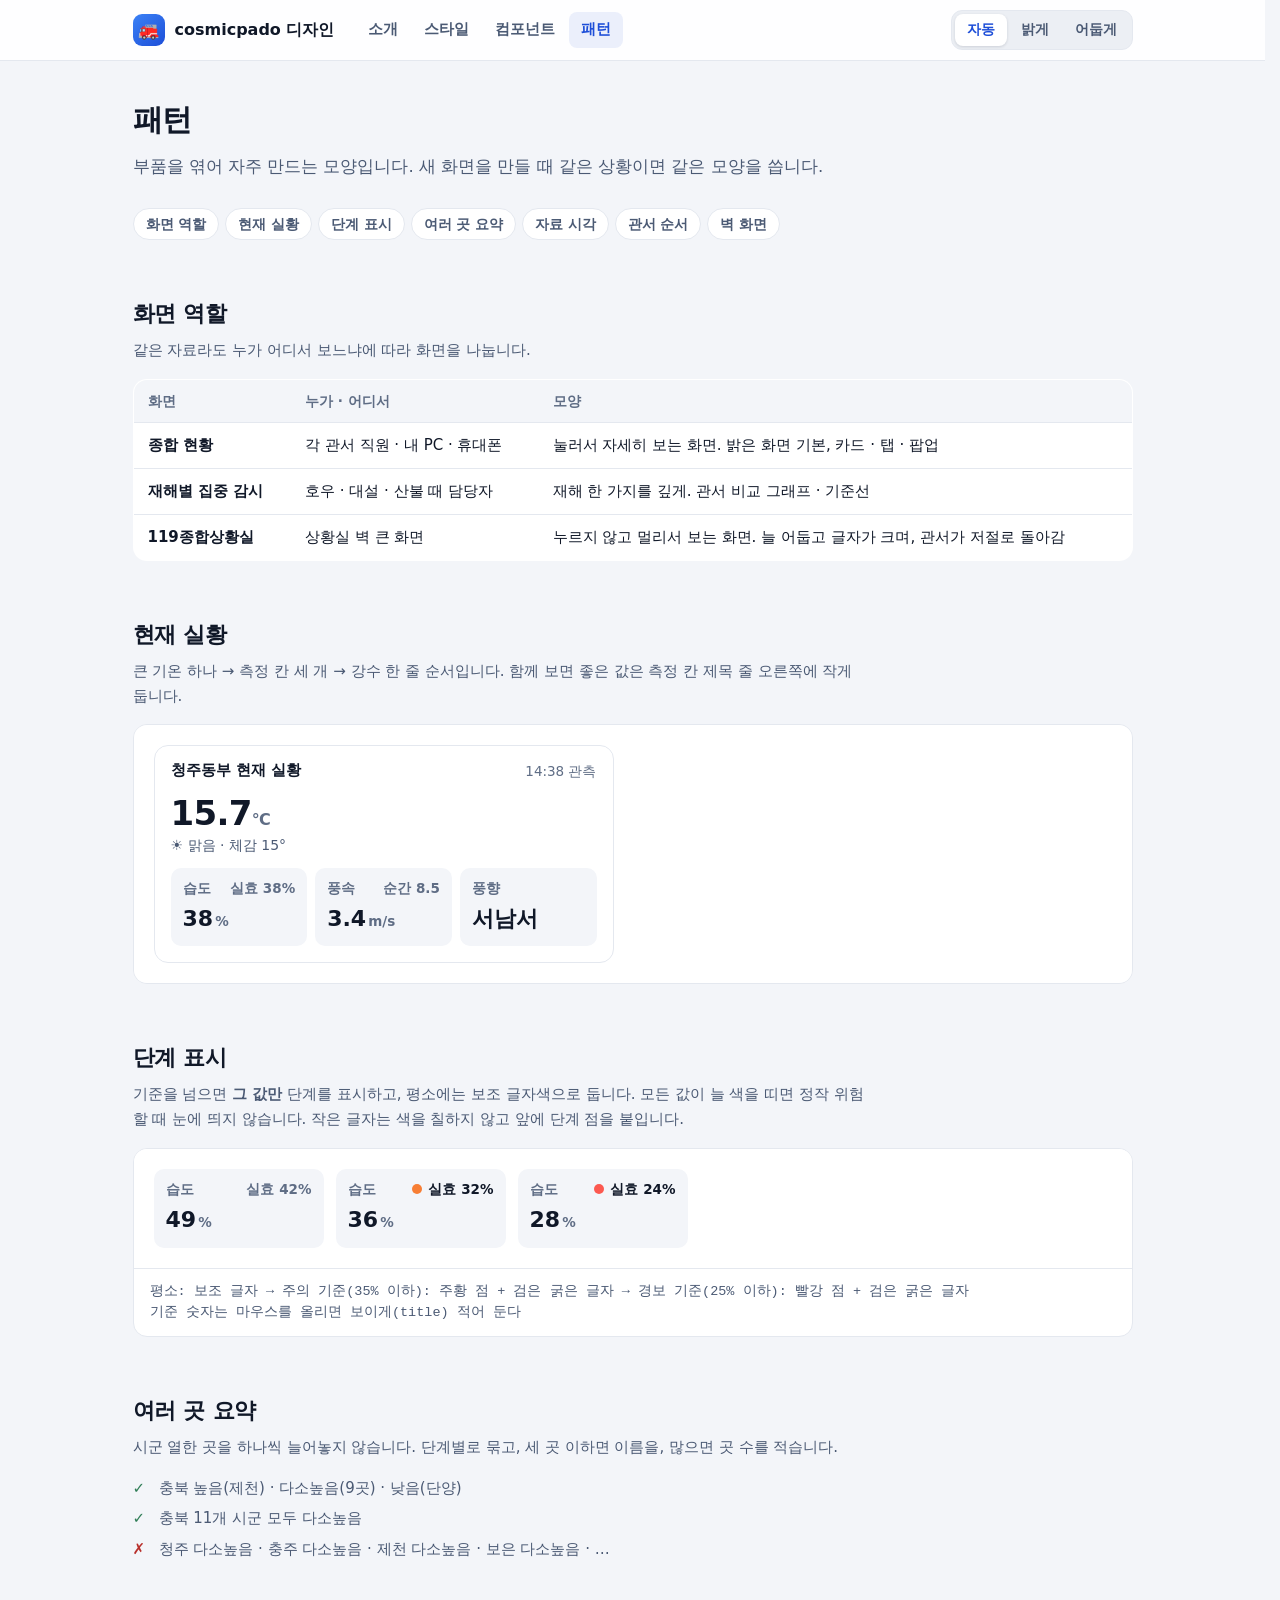
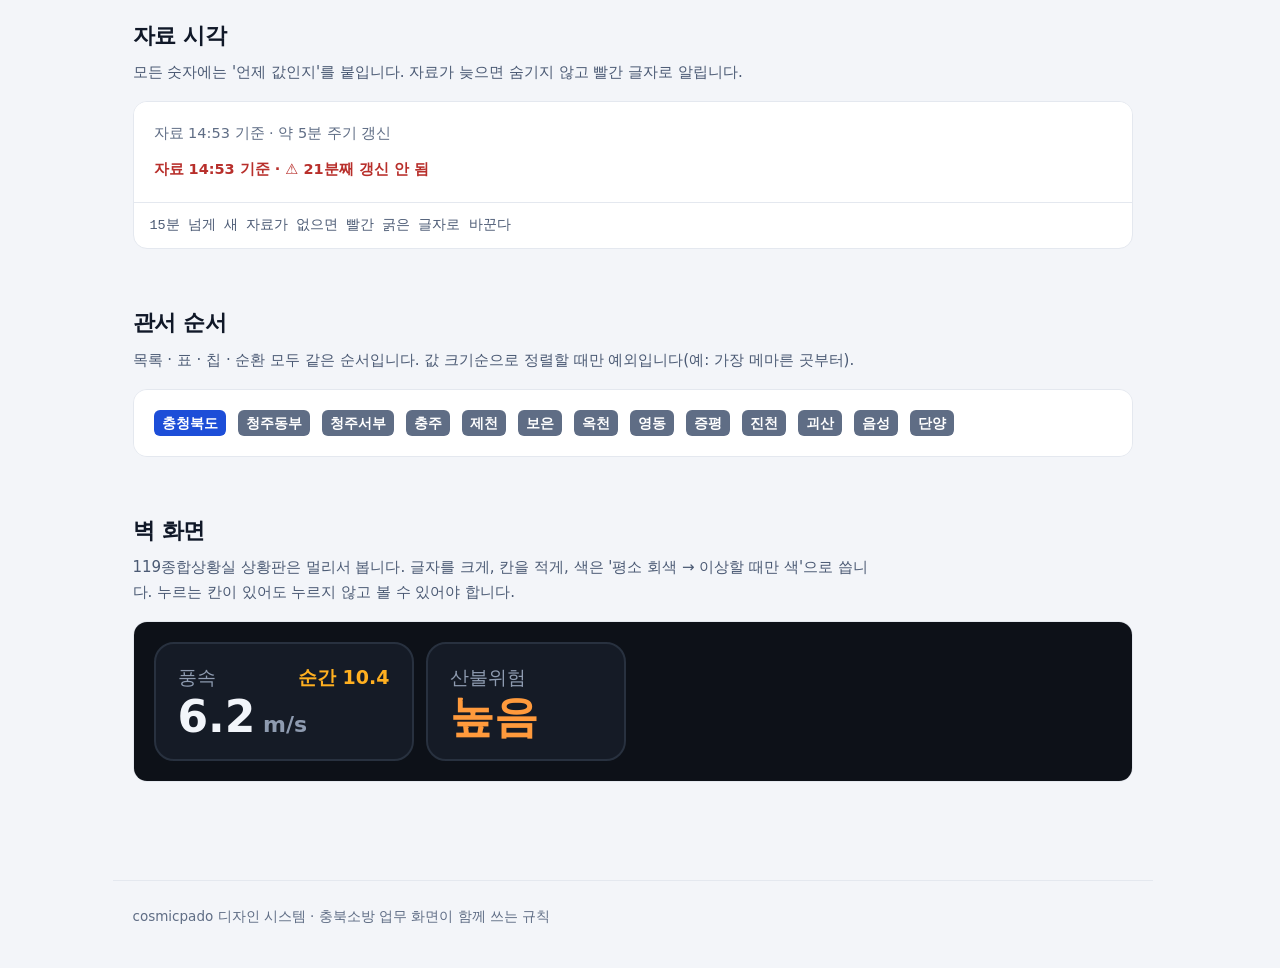
==== commit 449024cd: "단계 점 추가: 작은 단계 글자는 검정 + 그림용 색 점 글자용 노랑·주황은 막대 색과 달라 보여, 목록·칸·값처럼 작은 글자는 색을 칠하지 않고 앞에 막대·이름표와 같은 그림용 " ====
--- a/patterns.html
+++ b/patterns.html
@@ -45,12 +45,12 @@
   </div></div>
 
   <h2 id="level">단계 표시</h2>
-  <p>기준을 넘으면 <b>그 값만</b> 상태색으로 바꾸고, 평소에는 보조 글자색으로 둡니다. 모든 값이 늘 색을 띠면 정작 위험할 때 눈에 띄지 않습니다.</p>
+  <p>기준을 넘으면 <b>그 값만</b> 단계를 표시하고, 평소에는 보조 글자색으로 둡니다. 모든 값이 늘 색을 띠면 정작 위험할 때 눈에 띄지 않습니다. 작은 글자는 색을 칠하지 않고 앞에 단계 점을 붙입니다.</p>
   <div class="demo"><div class="show">
-    <div class="mc" style="width:160px"><span>습도<i>실효 42%</i></span><b>49<small>%</small></b></div>
-    <div class="mc" style="width:160px"><span>습도<i style="color:var(--warn);font-weight:800">실효 32%</i></span><b>36<small>%</small></b></div>
-    <div class="mc" style="width:160px"><span>습도<i style="color:var(--sev);font-weight:800">실효 24%</i></span><b>28<small>%</small></b></div>
-  </div><pre>평소: 보조 글자 → 주의 기준(35% 이하): 주황 굵게 → 경보 기준(25% 이하): 빨강 굵게
+    <div class="mc" style="width:170px"><span>습도<i>실효 42%</i></span><b>49<small>%</small></b></div>
+    <div class="mc" style="width:170px"><span>습도<i class="lv alert">실효 32%</i></span><b>36<small>%</small></b></div>
+    <div class="mc" style="width:170px"><span>습도<i class="lv severe">실효 24%</i></span><b>28<small>%</small></b></div>
+  </div><pre>평소: 보조 글자 → 주의 기준(35% 이하): 주황 점 + 검은 굵은 글자 → 경보 기준(25% 이하): 빨강 점 + 검은 굵은 글자
 기준 숫자는 마우스를 올리면 보이게(title) 적어 둔다</pre></div>
 
   <h2 id="group">여러 곳 요약</h2>
--- a/tokens.css
+++ b/tokens.css
@@ -2,8 +2,10 @@
    충북소방 기상정보통합플랫폼(종합 현황·재해별 집중 감시)에서 실제로 쓰는 값을 옮겼다.
    다른 화면에서 쓸 때는 이 파일을 그대로 불러와 var(--이름) 으로 쓴다.
    · 밝은 화면이 기본, <html data-theme="dark"> 이면 어두운 화면
-   · 상태색(ok·blue·amb·warn·sev)은 흰 바탕 글자 대비 4.5:1 이상(WCAG AA) — 글자에 그대로 써도 된다
-   · 노랑·주황은 그림용(-fill)이 따로 있다 — 동그라미·막대·바탕은 밝은 색이 보기 좋고, 그림은 3:1 이면 된다 */
+   · 상태색 다섯 단계는 밝기를 맞추고, 단계가 오를수록 조금씩 선명하게 잡았다(OKLCH 선명함 글자 0.10→0.175, 그림 0.11→0.20)
+     — 다섯 색이 한 묶음으로 보이고, 높은 단계가 더 눈에 띈다
+   · 글자용(ok·blue·amb·warn·sev): 흰 바탕 대비 4.9~6.0:1(WCAG AA)
+   · 그림용(-fill): 이름표·막대·점·동그라미. 밝은 색 위에 검은 글자(대비 5.7~9.0:1). 흰 글자를 얹지 않는다 */
 :root {
   /* 바탕 · 글자 */
   --bg: #f3f5f9;        /* 화면 바탕 */
@@ -18,11 +20,12 @@
   --brand: #1d4ed8;     /* 고른 것 · 링크 · 주요 단추 */
 
   /* 상태 — 재대본 단계와 같은 순서: 평상 → 준비 → 주의 → 경계 → 심각 */
-  --ok: #12805c;   --okbg: #ecf8f2;
-  --blue: #2563eb;
-  --amb: #926000;  --amb-fill: #e0930a;
-  --warn: #b54708; --warnbg: #fff4e6; --warn-fill: #e8590c;
-  --sev: #d92d20;  --sevbg: #fef0ef;
+  --ok: #307e57;   --ok-fill: #73ca99;   --okbg: #ecf8f2;
+  --blue: #3e6db2; --blue-fill: #7baffc;
+  --amb: #966000;  --amb-fill: #e79c27;
+  --warn: #ac4b00; --warn-fill: #f77e35; --warnbg: #fff4e6;
+  --sev: #b82f2b;  --sev-fill: #fc5950;  --sevbg: #fef0ef;
+  --on-fill: #101828;   /* 그림용 색 위 글자 */
 
   /* 글꼴 · 모서리 · 움직임 */
   --font: 'Pretendard Variable', Pretendard, 'Malgun Gothic', system-ui, sans-serif;
@@ -45,11 +48,12 @@
   --ink2: #9fb0cf;
   --ink3: #8a9ab8;
   --brand: #4b8bf5;
-  --ok: #34d399;   --okbg: rgba(52, 211, 153, .12);
-  --blue: #60a5fa;
+  --ok: #34d399;   --ok-fill: #34d399;   --okbg: rgba(52, 211, 153, .12);
+  --blue: #60a5fa; --blue-fill: #60a5fa;
   --amb: #fbbf24;  --amb-fill: #fbbf24;
-  --warn: #fb923c; --warnbg: rgba(251, 146, 60, .13); --warn-fill: #fb923c;
-  --sev: #f87171;  --sevbg: rgba(248, 113, 113, .14);
+  --warn: #fb923c; --warn-fill: #fb923c; --warnbg: rgba(251, 146, 60, .13);
+  --sev: #f87171;  --sev-fill: #f87171;  --sevbg: rgba(248, 113, 113, .14);
+  --on-fill: #0b1220;
   --shadow-pop: 0 8px 26px -10px rgba(0, 0, 0, .6);
 }
 
--- a/components.css
+++ b/components.css
@@ -62,20 +62,25 @@
 .al.ok { background: var(--okbg); } .al.ok b { color: var(--ok); }
 .al p { margin: 2px 0 0; font-size: 13.5px; color: var(--ink2); }
 
-/* ── 상태 띠 ── 화면 맨 위 '지금 단계'. 단계색을 9% 섞은 바탕 + 35% 섞은 테두리 */
-.band { --bc: var(--ok); display: flex; align-items: center; gap: 16px; border-radius: var(--r-card); padding: 12px 18px; border: 1px solid;
+/* ── 상태 띠 ── 화면 맨 위 '지금 단계'. 동그라미·바탕·테두리는 그림용 색(9% · 35% 섞음), 제목 글자는 글자용 색 */
+.band { --bc: var(--ok-fill); --bt: var(--ok); display: flex; align-items: center; gap: 16px; border-radius: var(--r-card); padding: 12px 18px; border: 1px solid;
   background: color-mix(in srgb, var(--bc) 9%, var(--card)); border-color: color-mix(in srgb, var(--bc) 35%, var(--card)); }
-.band.ready { --bc: var(--blue); } .band.caution { --bc: var(--amb-fill); } .band.alert { --bc: var(--warn-fill); } .band.severe { --bc: var(--sev); }
-.band.caution b { color: var(--amb); } .band.alert b { color: var(--warn); }   /* 동그라미·바탕은 밝게, 글자는 진하게 */
-.band .st { width: 44px; height: 44px; border-radius: 50%; background: var(--bc); flex: none; box-shadow: 0 0 0 6px color-mix(in srgb, var(--bc) 18%, transparent); }
-.band b { font-size: 20px; font-weight: 800; color: var(--bc); }
+.band.ready { --bc: var(--blue-fill); --bt: var(--blue); } .band.caution { --bc: var(--amb-fill); --bt: var(--amb); }
+.band.alert { --bc: var(--warn-fill); --bt: var(--warn); } .band.severe { --bc: var(--sev-fill); --bt: var(--sev); }
+.band .st { width: 44px; height: 44px; border-radius: 50%; background: var(--bc); flex: none; box-shadow: 0 0 0 6px color-mix(in srgb, var(--bc) 22%, transparent); }
+.band b { font-size: 20px; font-weight: 800; color: var(--bt); }
 .band span { font-size: 14px; color: var(--ink2); }
 
-/* ── 이름표 ── 상태색 바탕 + 흰 글자(상태색이 대비 4.5:1 이상이라 흰 글자가 읽힌다) */
+/* ── 이름표 ── 밝은 그림용 상태색 바탕 + 검은 글자(다섯 단계 모두 같은 방식). 단계 없음은 회색 바탕 + 흰 글자 */
 .tag { display: inline-block; font-size: 13.5px; font-weight: 800; color: #fff; border-radius: 6px; padding: 2px 8px; background: var(--ink3); }
-.tag.ok { background: var(--ok); } .tag.ready { background: var(--blue); } .tag.caution { background: var(--amb); }
-.tag.alert { background: var(--warn); } .tag.severe { background: var(--sev); }
-:root[data-theme="dark"] .tag { color: #0b1220; }   /* 어두운 화면 상태색은 밝아서 흰 글자 대신 검은 글자 */
+.tag.ok, .tag.ready, .tag.caution, .tag.alert, .tag.severe { color: var(--on-fill); }
+.tag.ok { background: var(--ok-fill); } .tag.ready { background: var(--blue-fill); } .tag.caution { background: var(--amb-fill); }
+.tag.alert { background: var(--warn-fill); } .tag.severe { background: var(--sev-fill); }
+
+/* ── 단계 점 ── 작은 단계 글자 앞에 그림용 색 동그라미. 글자는 검정 */
+.lv { display: inline-flex; align-items: center; gap: 6px; font-weight: 800; color: var(--ink); }
+.lv::before { content: ""; width: 10px; height: 10px; border-radius: 50%; background: var(--c, var(--ink3)); flex: none; }
+.lv.ok { --c: var(--ok-fill); } .lv.ready { --c: var(--blue-fill); } .lv.caution { --c: var(--amb-fill); } .lv.alert { --c: var(--warn-fill); } .lv.severe { --c: var(--sev-fill); }
 
 /* ── 빈 상태 ── 자료가 없을 때도 칸을 비워 두지 않고 이유를 적는다 */
 .empty { padding: 14px 16px; color: var(--ink3); font-size: 13.5px; }
